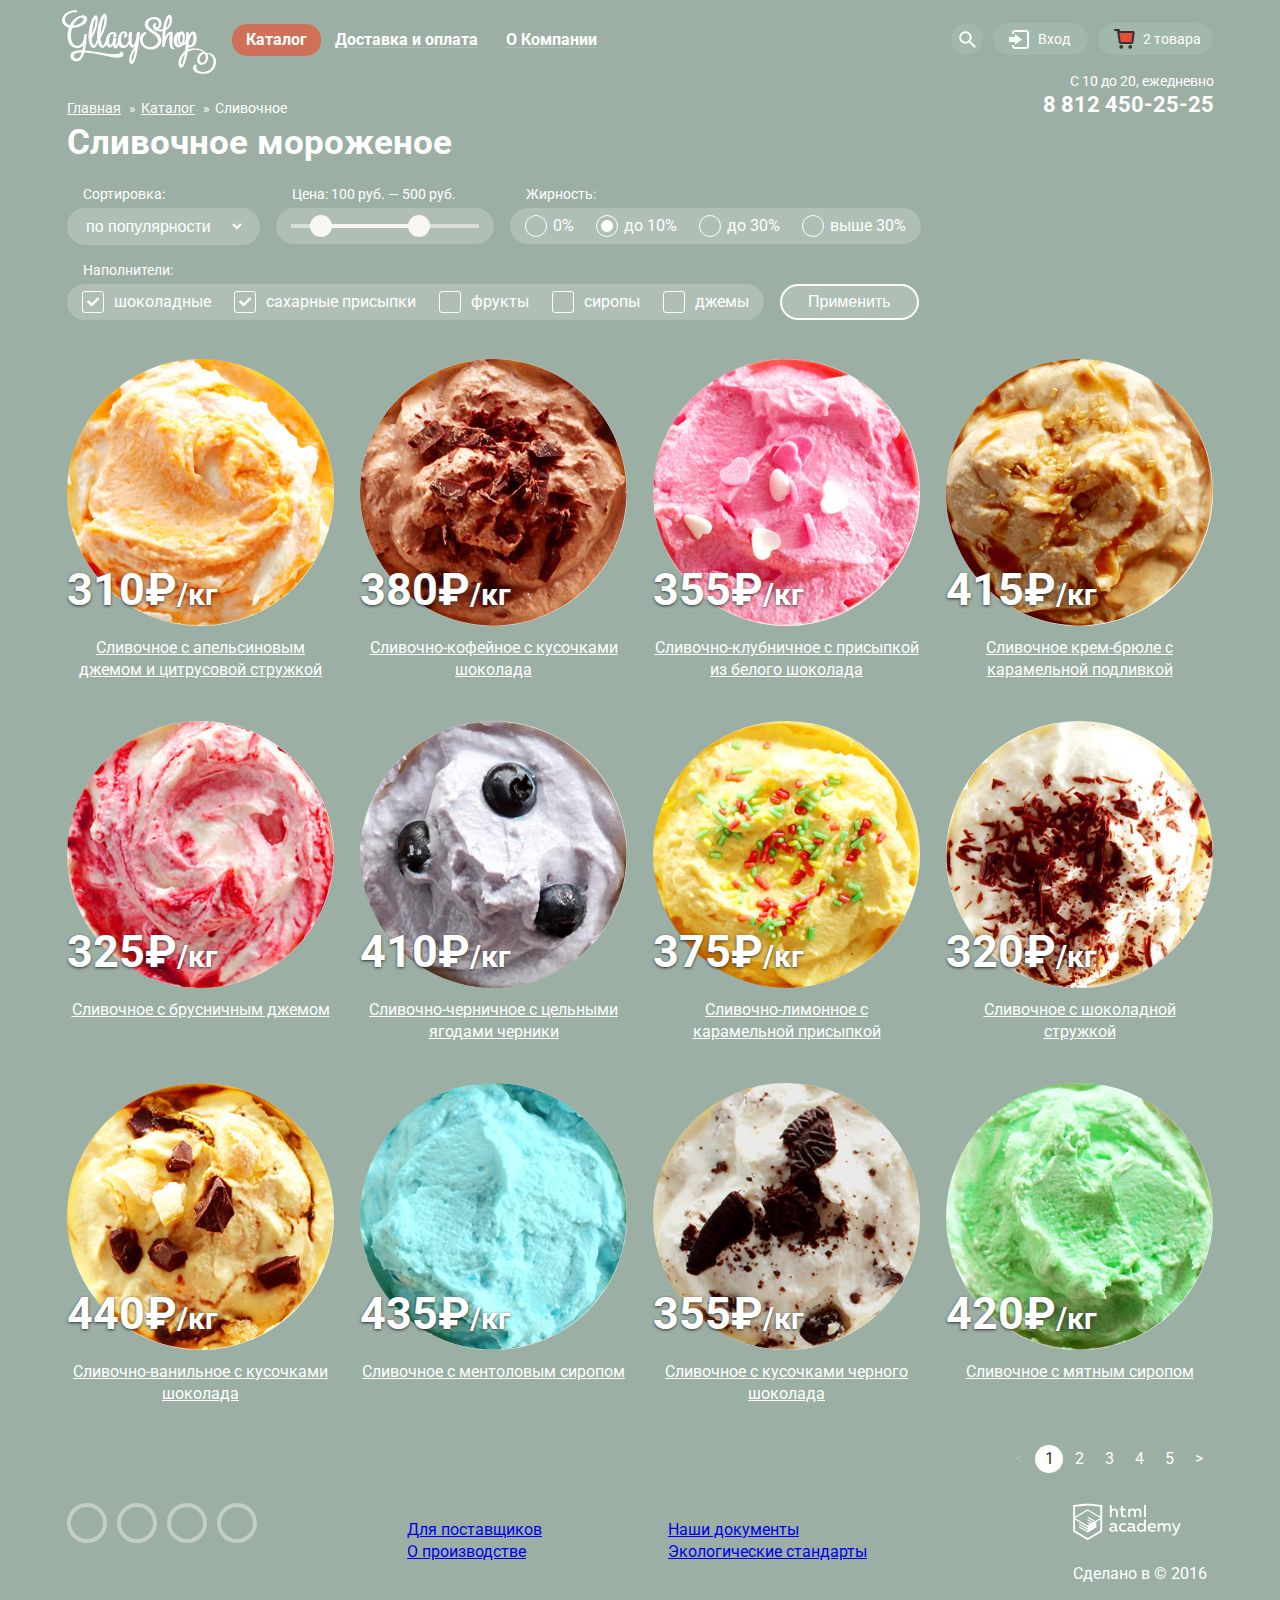
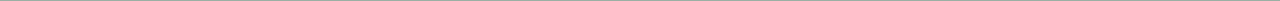
==== catalog.html @ ebd5de20 "Слайдер, промо и каталог товаров" ====
<!DOCTYPE html>
<html lang="ru">
  <head>
    <meta charset="utf-8">
    <title>HTML Academy: Глейси</title>
    <link href="https://fonts.googleapis.com/css?family=Roboto:700,900,500&subset=latin,cyrillic" rel="stylesheet" type="text/css">
    <link rel="stylesheet" href="css/normalize.css">
    <link rel="stylesheet" href="css/style.css">
  </head>
  <body class="inner-page">
    <header>
      <div class="container">
        <div class="header-topline clearfix">
          <div class="header-logo">
            <a href="index.html"><img src="img/logo.svg" width="154" height="64" alt="GllacyShop"></a>
          </div>
          <nav class="header-menu">
            <ul class="main-menu">
              <li class="main-menu-item menu-active">
                <a href="#">Каталог</a>
                <ul class="dropdown-menu">
                  <li class="main-point"><a href="#">Новинки</a></li>
                  <li class="menu-active"><a href="#">Сливочное</a></li>
                  <li><a href="#">Щербеты</a></li>
                  <li><a href="#">Фруктовый лед</a></li>
                  <li><a href="#">Мелорин</a></li>
                </ul>
              </li>
              <li class="main-menu-item">
                <a href="#">Доставка и оплата</a>
              </li>
              <li class="main-menu-item">
                <a href="#">О Компании</a>
              </li>
            </ul>
          </nav>
          <div class="header-action">
            <div class="header-action-search">
              <span>Поиск</span>
              <div class="modal-form">
                <input type="text" name="search" value="" placeholder="Что ищем?">
              </div>
            </div>
            <div class="header-action-login">
              <a href="#">Вход</a>
              <div class="modal-form">
                <form action="#" method="post">
                  <input class="form-input" type="text" name="email" value="" placeholder="Электронная почта">
                  <input class="form-input" type="password" name="password" value="" placeholder="Пароль">
                  <div class="form-login-action">
                    <button class="btn" type="submit">Войти</button>
                    <a class="lost-password" href="#">Забыли пароль?</a>
                    <a class="new-registration" href="#">Новая регистрация</a>
                  </div>
                </form>
              </div>
            </div>
            <div class="header-action-cart">
              <a class="cart-full" href="#">2 товара</a>
              <div class="modal-form">
                <ul class="cart-block">
                  <li>
                    <a href="#" class="cart-block-delete" title="Удалить">Удалить</a>
                    <a href="#" class="cart-block-image"><img src="img/product-1-cart.jpg" width="33" height="33" alt="Пломбир с апельсиновым джемом"></a>
                    <a href="#" class="cart-block-name">Пломбир с апельсиновым джемом</a>
                    <span class="cart-block-weight">1,5 кг х</span>
                    <span class="cart-block-cost">200 руб.</span>
                    <span class="cart-block-sum">300 руб.</span>
                  </li>
                  <li>
                    <a href="#" class="cart-block-delete" title="Удалить">Удалить</a>
                    <a href="#" class="cart-block-image"><img src="img/product-3-cart.jpg" width="33" height="33" alt="Клубничный пломбир с присыпкой из белого шоколада"></a>
                    <a href="#" class="cart-block-name">Клубничный пломбир с присыпкой из белого шоколада</a>
                    <span class="cart-block-weight">1,5 кг х</span>
                    <span class="cart-block-cost">300 руб.</span>
                    <span class="cart-block-sum">450 руб.</span>
                  </li>
                </ul>
                <div class="cart-block-action">
                  <span class="cart-table-total-cost">Итого: 750 руб.</span>
                  <a href="#" class="btn">Оформить заказ</a>
                </div>
              </div>
            </div>
          </div>
        </div>
        <div class="header-contact">
          С 10 до 20, ежедневно
          <span class="header-contact-tel">8 812 450-25-25</span>
        </div>
      </div>
    </header>
    <main>
      <div class="container">
        <ul class="breadcrumbs">
          <li><a href="index.html">Главная</a></li>
          <li><a href="#">Каталог</a></li>
          <li>Сливочное</li>
        </ul>
        <h1>Сливочное мороженое</h1>
        <div class="filter clearfix">
          <form class="filter-form" action="index.html" method="post">
            <div class="filter-line">
              <fieldset class="filter-type filter-type-sort">
                <legend>Сортировка:</legend>
                <select class="" name="sort">
                  <option value="popular">по популярности</option>
                  <option value="lowcost">сначала недорогие</option>
                  <option value="highcost">сначала до  рогие</option>
                  <option value="fatness">по жирности</option>
                </select>
              </fieldset>
              <fieldset class="filter-type filter-type-price">
                <legend>Цена: <span class="start-price">100 руб.</span> &mdash; <span class="end-price">500 руб.</span></legend>
                <input class="price-range" type="text" name="start-price" value="">
                <input class="price-range" type="text" name="end-price" value="">
                <div class="range-controls">
                  <div class="scale">
                    <div class="bar"></div>
                  </div>
                  <div class="toggle min-toggle"></div>
                  <div class="toggle max-toggle"></div>
                </div>
              </fieldset>
              <fieldset class="filter-type filter-type-fatness">
                <legend>Жирность:</legend>
                <label class="filter-radio">
                  <input type="radio" name="fatness" value="0">
                  <span class="radio-indicator"></span>
                  0%
                </label>
                <label class="filter-radio">
                  <input type="radio" name="fatness" value="before-10" checked>
                  <span class="radio-indicator"></span>
                  до 10%
                </label>
                <label class="filter-radio">
                  <input type="radio" name="fatness" value="before-30">
                  <span class="radio-indicator"></span>
                  до 30%
                </label>
                <label class="filter-radio">
                  <input type="radio" name="fatness" value="after-30">
                  <span class="radio-indicator"></span>
                  выше 30%
                </label>
              </fieldset>
            </div>
            <div class="filter-line">
              <fieldset class="filter-type filter-type-extender">
                <legend>Наполнители:</legend>
                <label class="filter-checkbox">
                  <input type="checkbox" name="extender" value="chocolate" checked>
                  <span class="checkbox-indicator"></span>
                  шоколадные
                </label>
                <label class="filter-checkbox">
                  <input type="checkbox" name="extender" value="sugar" checked>
                  <span class="checkbox-indicator"></span>
                  сахарные присыпки
                </label>
                <label class="filter-checkbox">
                  <input type="checkbox" name="extender" value="fruit">
                  <span class="checkbox-indicator"></span>
                  фрукты
                </label>
                <label class="filter-checkbox">
                  <input type="checkbox" name="extender" value="syrup">
                  <span class="checkbox-indicator"></span>
                  сиропы
                </label>
                <label class="filter-checkbox">
                  <input type="checkbox" name="extender" value="jam">
                  <span class="checkbox-indicator"></span>
                  джемы
                </label>
              </fieldset>
              <button type="submit" class="filter-submit">Применить</button>
            </div>
          </form>
        </div>
        <div class="product-items">
          <article class="product-item">
            <a href="#" class="product-link">
              <img class="product-img" src="img/product-1.jpg" width="267" height="267" alt="Сливочное с апельсиновымджемом и цитрусовой стружкой">
              <div class="product-price">310&#8381;<span class="price-unit">/кг</span></div>
              <span class="product-name">Сливочное с апельсиновым джемом и цитрусовой стружкой</span>
            </a>
            <div class="product-action">
              <button type="button" class="btn">Быстрый просмотр</button>
            </div>
          </article>
          <article class="product-item">
            <a href="#" class="product-link">
              <img class="product-img" src="img/product-2.jpg" width="267" height="267" alt="Сливочно-кофейное с кусочками шоколада">
              <div class="product-price">380&#8381;<span class="price-unit">/кг</span></div>
              <span class="product-name">Сливочно-кофейное с кусочками шоколада</span>
            </a>
            <div class="product-action">
              <button type="button" class="btn">Быстрый просмотр</button>
            </div>
          </article>
          <article class="product-item">
            <a href="#" class="product-link">
              <img class="product-img" src="img/product-3.jpg" width="267" height="267" alt="Сливочно-клубничное с присыпкой из белого шоколада">
              <div class="product-price">355&#8381;<span class="price-unit">/кг</span></div>
              <span class="product-name">Сливочно-клубничное с присыпкой из белого шоколада</span>
            </a>
            <div class="product-action">
              <button type="button" class="btn">Быстрый просмотр</button>
            </div>
          </article>
          <article class="product-item">
            <a href="#" class="product-link">
              <img class="product-img" src="img/product-4.jpg" width="267" height="267" alt="Сливочное крем-брюле с карамельной подливкой">
              <div class="product-price">415&#8381;<span class="price-unit">/кг</span></div>
              <span class="product-name">Сливочное крем-брюле с карамельной подливкой</span>
            </a>
            <div class="product-action">
              <button type="button" class="btn">Быстрый просмотр</button>
            </div>
          </article>
          <article class="product-item">
            <a href="#" class="product-link">
              <img class="product-img" src="img/product-5.jpg" width="267" height="267" alt="Сливочное с брусничным джемом">
              <div class="product-price">325&#8381;<span class="price-unit">/кг</span></div>
              <span class="product-name">Сливочное с брусничным джемом</span>
            </a>
            <div class="product-action">
              <button type="button" class="btn">Быстрый просмотр</button>
            </div>
          </article>
          <article class="product-item">
            <a href="#" class="product-link">
              <img class="product-img" src="img/product-6.jpg" width="267" height="267" alt="Сливочно-черничное с цельными ягодами черники">
              <div class="product-price">410&#8381;<span class="price-unit">/кг</span></div>
              <span class="product-name">Сливочно-черничное с цельными ягодами черники</span>
            </a>
            <div class="product-action">
              <button type="button" class="btn">Быстрый просмотр</button>
            </div>
          </article>
          <article class="product-item">
            <a href="#" class="product-link">
              <img class="product-img" src="img/product-7.jpg" width="267" height="267" alt="Сливочно-лимонное с карамельной присыпкой">
              <div class="product-price">375&#8381;<span class="price-unit">/кг</span></div>
              <span class="product-name">Сливочно-лимонное с карамельной присыпкой</span>
            </a>
            <div class="product-action">
              <button type="button" class="btn">Быстрый просмотр</button>
            </div>
          </article>
          <article class="product-item">
            <a href="#" class="product-link">
              <img class="product-img" src="img/product-8.jpg" width="267" height="267" alt="Сливочное с шоколадной стружкой">
              <div class="product-price">320&#8381;<span class="price-unit">/кг</span></div>
              <span class="product-name">Сливочное с шоколадной стружкой</span>
            </a>
            <div class="product-action">
              <button type="button" class="btn">Быстрый просмотр</button>
            </div>
          </article>
          <article class="product-item">
            <a href="#" class="product-link">
              <img class="product-img" src="img/product-9.jpg" width="267" height="267" alt="Сливочно-ванильное с кусочками шоколада">
              <div class="product-price">440&#8381;<span class="price-unit">/кг</span></div>
              <span class="product-name">Сливочно-ванильное с кусочками шоколада</span>
            </a>
            <div class="product-action">
              <button type="button" class="btn">Быстрый просмотр</button>
            </div>
          </article>
          <article class="product-item">
            <a href="#" class="product-link">
              <img class="product-img" src="img/product-10.jpg" width="267" height="267" alt="Сливочное с ментоловым сиропом">
              <div class="product-price">435&#8381;<span class="price-unit">/кг</span></div>
              <span class="product-name">Сливочное с ментоловым сиропом</span>
            </a>
            <div class="product-action">
              <button type="button" class="btn">Быстрый просмотр</button>
            </div>
          </article>
          <article class="product-item">
            <a href="#" class="product-link">
              <img class="product-img" src="img/product-11.jpg" width="267" height="267" alt="Сливочное с кусочками черного шоколада">
              <div class="product-price">355&#8381;<span class="price-unit">/кг</span></div>
              <span class="product-name">Сливочное с кусочками черного шоколада</span>
            </a>
            <div class="product-action">
              <button type="button" class="btn">Быстрый просмотр</button>
            </div>
          </article>
          <article class="product-item">
            <a href="#" class="product-link">
              <img class="product-img" src="img/product-12.jpg" width="267" height="267" alt="Сливочное с мятным сиропом">
              <div class="product-price">420&#8381;<span class="price-unit">/кг</span></div>
              <span class="product-name">Сливочное с мятным сиропом</span>
            </a>
            <div class="product-action">
              <button type="button" class="btn">Быстрый просмотр</button>
            </div>
          </article>
        </div>
        <ul class="pagination">
          <li class="pagination-disabled"><a>&lt;</a></li>
          <li class="pagination-active"><a>1</a></li>
          <li><a href="#">2</a></li>
          <li><a href="#">3</a></li>
          <li><a href="#">4</a></li>
          <li><a href="#">5</a></li>
          <li><a href="#">&gt;</a></li>
        </ul>
      </div>
    </main>
    <footer>
      <div class="container">
        <div class="footer-social">
          <a href="#" class="social-btn social-btn-tw">Твиттер</a>
          <a href="#" class="social-btn social-btn-inst">Инстаграм</a>
          <a href="#" class="social-btn social-btn-fb">Фейсбук</a>
          <a href="#" class="social-btn social-btn-vk">Вконтакте</a>
        </div>
        <div class="footer-link clearfix">
          <ul class="footer-link-left">
            <li>
              <a href="#" class="like">Для поставщиков</a>
            </li>
            <li>
              <a href="#">О производстве</a>
            </li>
          </ul>
          <ul class="footer-link-right">
            <li>
              <a href="#">Наши документы</a>
            </li>
            <li>
              <a href="#">Экологические стандарты</a>
            </li>
          </ul>
        </div>
        <div class="footer-copyright">
          <img src="img/logo-copyright.png" width="108" height="38" alt="HTML Academy">
          <p>
            Сделано в <a href="https://htmlacademy.ru"></a> &copy; 2016
          </p>
        </div>
      </div>
    </footer>
  </body>
</html>
---- css/style.css ----
body {
  font-size: 16px;
  line-height: 22px;
  color: #fff;
  font-weight: normal;
  font-family: "Roboto", "Arial", sans-serif;
  background-color: #849d8f;
}

body.inner-page {
  background-color: #9bafa4;
}

h1 {
  font-size: 35px;
  line-height: 41px;
  font-weight: bold;
  margin: 0 0 45px 0;
}

.main-header {
  margin-bottom: 578px;
}

input[type=text],
input[type=password] {
  font-size: 14px;
  line-height: 24px;
  padding: 9px 15px;
  border: 1px solid #d3d3d2;
  border-radius: 4px;
  color: #999;
}

.container {
  position: relative;
  width: 1146px;
  margin: 0 auto;
  padding: 0 27px;
}

.site-wrapper {
  background-repeat: no-repeat;
  background-position: top center;
  transition: background-image 0.5s ease, background-color 0.5s ease;
}

.site-wrapper:before,
.site-wrapper:after {
  content: "";
  visibility: hidden;
}

.site-wrapper:before {
  background-image: url("../img/slide-2.png");
}

.site-wrapper:after {
  background-image: url("../img/slide-3.png");
}

.clearfix::after {
  content: "";
  display: table;
  clear: both;
}

.modal-form {
  display: none;
  position: absolute;
  background-color: #f8f7f4;
  padding: 20px 15px;
  border: none;
  border-radius: 5px;
  box-shadow: 0 20px 20px rgba(0, 0, 0, 0.4);
  z-index: 1;
}

.form-input {
  margin-bottom: 20px;
}

.header-topline {
  min-height: 70px;
  margin-bottom: 30px;
}

.header-logo {
  float: left;
  width: 165px;
}

.header-logo img {
  position: relative;
  right: 5px;
  top: 10px;
}

.header-menu {
  float: left;
  padding-top: 24px;
}

.main-menu {
  margin: 0;
  padding: 0;
  font-size: 0;
}

.main-menu-item {
  list-style-type: none;
  display: inline-block;
  vertical-align: top;
  font-size: 16px;
  line-height: 18px;
  position: relative;
  z-index: 1;
}

.main-menu-item > a {
  display: block;
  padding: 7px 14px;
  border-radius: 15px;
  text-decoration: none;
  color: #fff;
  font-weight: bold;
}

.main-menu-item:hover > a {
  background-color: #f7f6f3;
  color: #323232;
}

.main-menu-item:active > a {
  background-color: #ededed;
  box-shadow: inset 0 2px 1px #696969;
}

.main-menu-item:hover::after,
.header-action-search:hover::after,
.header-action-login:hover::after,
.header-action-cart:hover::after {
  content: "";
  position: absolute;
  bottom: -7px;
  width: 100%;
  height: 7px;
}

.main-menu-item > a::after {
  content: "";
  display: block;
  position: relative;
  top: -2px;
  border-bottom: 1px solid rgba(255, 255, 255, 0.2);
}

.dropdown-menu {
  display: none;
  z-index: 1;
  list-style-type: none;
  font-size: 14px;
  line-height: 16px;
  margin: 0;
  padding: 5px 0;
  position: absolute;
  top: 40px;
  left: -5px;
  white-space: nowrap;
  background-color: #f8f7f4;
  border-radius: 5px;
  box-shadow: 0 20px 20px rgba(0, 0, 0, 0.4);
}

.main-menu-item:hover > .dropdown-menu {
  display: block;
}

.dropdown-menu a {
  color: #323232;
  text-decoration: none;
  padding: 7px 20px;
  display: block;
}

.dropdown-menu a:hover {
  background-color: #fbded7;
}

.main-point {
  font-weight: bold;
}

.main-point::after {
  content: "";
  display: block;
  height: 1px;
  background-color: rgba(50, 50, 50, 0.2);
  margin: 3px 5px;
}

.menu-active > a {
  background-color: #d07058;
  color: #fff;
}

.menu-active > a::after {
  display: none;
}

.header-action {
  float: right;
  padding-top: 23px;
  font-size: 0;
}

.header-action-search {
  position: relative;
  display: inline-block;
  vertical-align: top;
}

.header-action-search span {
  display: block;
  height: 32px;
  width: 32px;
  background: #a2b8ac url('../img/search.png') center center no-repeat;
  border-radius: 50%;
  vertical-align: top;
}

.header-action-search span:hover {
  background: #f8f7f4 url('../img/search-hover.png') center center no-repeat;
  cursor: pointer;
}

.header-action-search input[type=text] {
  width: 280px;
}

.header-action-login, .header-action-cart {
  display: inline-block;
  vertical-align: top;
  font-size: 14px;
  line-height: 16px;
}

.header-action-login {
  position: relative;
  margin: 0 10px;
}

.header-action-login > a, .header-action-cart > a {
  display: block;
  padding: 8px 0 8px 45px;
  text-decoration: none;
  background-color: #a2b8ac;
  background-repeat: no-repeat;
  background-position: 16px center;
  border-radius: 16px;
  color: #fff;
}

.header-action-login > a:hover {
  background-color: #f8f7f4;
  color: #323232;
}

.header-action-login > a {
  background-image: url('../img/login.png');
  width: 50px;
}

.header-action-login > a:hover {
  background-image: url('../img/login-hover.png');
}

.header-action-login .form-input {
  width: 210px;
}

.header-action-login .btn {
  padding: 10px 24px;
}

.form-login-action {
  position: relative;
}

.form-login-action a {
  position: absolute;
  color: #323232;
  font-size: 13px;
  line-height: 24px;
  left: 120px;
}

.new-registration {
  top: 20px;
}

.header-action-cart {
  position: relative;
}

.header-action-cart > a {
  background-image: url('../img/cart.png');
  width: 70px;
}

.header-action-cart > a.cart-full {
  background-image: url('../img/cart-full.png');
}

.header-action-cart > a.cart-full:hover {
  background-color: #f8f7f4;
  color: #323232;
}

.header-action-search .modal-form,
.header-action-login .modal-form,
.header-action-cart .modal-form {
  top: 39px;
  right: 0;
}

.header-action-search:hover .modal-form,
.header-action-login:hover .modal-form,
.header-action-cart:hover .modal-form {
  display: block;
}

.header-contact {
  text-align: right;
  font-size: 14px;
  line-height: 16px;
  color: #fff;
  position: absolute;
  top: 73px;
  right: 26px;
}

.header-contact-tel {
  font-size: 22px;
  line-height: 24px;
  font-weight: bold;
  display: block;
  padding-top: 4px;
}

.slider-radio {
  display: none;
}

.slider {
  text-align: center;
  position: absolute;
  top: 83px;
  left: 0;
  width: 100%;
}

.slider .btn {
  padding: 10px 42px;
  font-size: 32px;
  line-height: 44px;
}

.slider-item {
  display: none;
}

.slider-action {
  position: absolute;
  top: 310px;
  left: 200px;
  right: 200px;
  font-size: 60px;
  line-height: 60.35px;
  font-weight: bold;
  color: #fff;
}

.slider-text {
  margin: 0 0 20px 0;
}

.slider-link {
  font-size: 32px;
  line-height: 44px;
}

.slider-controls {
  position: absolute;
  top: 480px;
  left: 30px;
  z-index: 20;
  font-size: 0;
}

.slider-controls label {
  display: inline-block;
  width: 17px;
  height: 17px;
  margin-right: 8px;
  vertical-align: top;
  background-color: transparent;
  border: 2px solid #ffffff;
  border-radius: 50%;
  cursor: pointer;
}

#slide-1:checked ~ .site-wrapper #slide1,
#slide-2:checked ~ .site-wrapper #slide2,
#slide-3:checked ~ .site-wrapper #slide3 {
  display: block;
}

#slide-1:checked ~ .site-wrapper {
  background-color: #849d8f;
  background-image: url("../img/slide-1.png");
}

#slide-2:checked ~ .site-wrapper {
  background-color: #8996a6;
  background-image: url("../img/slide-2.png");
}

#slide-3:checked ~ .site-wrapper {
  background-color: #9d8b84;
  background-image: url("../img/slide-3.png");
}

#slide-1:checked ~ .site-wrapper label[for="slide-1"],
#slide-2:checked ~ .site-wrapper label[for="slide-2"],
#slide-3:checked ~ .site-wrapper label[for="slide-3"] {
  background-color: #ffffff;
}

.btn {
  font-weight: bold;
  font-size: 18px;
  line-height: 24px;
  text-decoration: none;
  display: inline-block;
  color: #fff;
  text-shadow: 0 2px 5px #a0200b;
  box-shadow: 0 2px 2px rgba(172, 16, 0, 0.64);
  background: #ed5a3d linear-gradient(#f26843, #e74a35);
  padding: 10px 22px;
  border: none;
  border-radius: 30px;
}

.btn:hover {
  cursor: pointer;
  background: #f07a63 linear-gradient(#f58669, #ec6f5e);
  box-shadow: 0 2px 2px #ac1000;
}

.btn:active {
  background: #dc5539 linear-gradient(#d84732, #e1613e);
  box-shadow: inset 0 2px 2px #942718;
}

.promo {
  margin-bottom: 40px;
}

.promo-item-left, .promo-item-right {
  min-height: 199px;
  width: 520px;
  padding: 15px 20px;
  border-radius: 15px;
  color: #fff;
}

.promo-item-left {
  float: left;
  background: #d3647f url('../img/bg-promo-1.jpg') no-repeat;
}

.promo-item-right {
  float: right;
  background: #61371f url('../img/bg-promo-2.jpg') no-repeat;
}

.promo-name {
  margin: 0 0 15px 0;
  font-size: 35px;
  line-height: 41px;
  font-weight: bold;
}

.promo-text {
  margin: 15px 0 45px 0;
  font-size: 18px;
  line-height: 22px;
}

.promo-link {
  float: right;
}

.product-items {
  font-size: 0;
}

.product-item {
  display: inline-block;
  width: 267px;
  font-size: 16px;
  line-height: 22px;
  vertical-align: top;
  margin-right: 26px;
  margin-bottom: 40px;
}

.product-item:nth-child(4n) {
  margin-right: 0;
}

.product-link {
  display: block;
  position: relative;
  color: #fff;
  text-align: center;
}

.product-label {
  display: block;
  width: 61px;
  height: 61px;
  font-size: 0;
  position: absolute;
  top: 0;
  left: 0;
  background-image: url('../img/hit.png');
}

.product-img {
  border-radius: 50%;
  margin-bottom: 5px;
}

.product-price {
  position: absolute;
  top: 208px;
  left: 0;
  font-size: 45px;
  line-height: 45px;
  font-weight: bold;
  text-shadow: 0 1px 3px #313235;
}

.price-unit {
  font-size: 30px;
  line-height: 45px;
}

.product-action {
  display: none;
}

.about {
  margin-bottom: 40px;
  background: #f0e3ca url('../img/waffle.jpg') no-repeat;
  border-radius: 15px;
  color: #323232;
}

.features {
  list-style-type: none;
  padding: 0;
}

.features li {
  display: inline-block;
  width: 540px;
  vertical-align: top;
  margin-right: 22px;
  margin-bottom: 25px;
}

.features li:nth-child(2n) {
  margin-right: 0;
}

.block-news {
  margin-bottom: 40px;
  color: #323232;
}

.news, .newsletter {
  min-height: 220px;
  width: 560px;
  border-radius: 15px;
}

.news {
  float: left;
  background: #fff url('../img/bg-blog.jpg') no-repeat;
}

.newsletter {
  float: right;
  background: #f8f7f4 url('../img/bg-subscribe.png') no-repeat;
}

.maps {
  height: 430px;
  position: relative;
  background: #f7f1d9 url('../img/map.jpg') center no-repeat;
}

.maps-contact {
  width: 250px;
  position: absolute;
  padding: 30px 25px;
  right: 50px;
  top: 62px;
  background: rgba(255, 255, 255, 0.98);
  color: #323232;
  border-radius: 15px;
}

.popap-form {
  display: none;
}

.breadcrumbs, .pagination {
  list-style-type: none;
  font-size: 0;
  padding: 0;
  margin: 0;
}

.breadcrumbs li {
  position: relative;
  display: inline-block;
  vertical-align: top;
  font-size: 14px;
  line-height: 16px;
  margin-right: 20px;
}

.breadcrumbs li:nth-child(n+2)::before {
  content: "»";
  position: absolute;
  left: -12px;
}

.breadcrumbs a {
  color: #fff;
}

.pagination {
  text-align: right;
  margin-bottom: 30px;
}

.pagination a {
  color: #fff;
  text-decoration: none;
  display: block;
  padding: 5px 0;
  width: 28px;
  text-align: center;
  border-radius: 50%;
}

.pagination a:hover {
  background-color: rgba(255, 255, 255, 0.2);
}

.pagination li {
  display: inline-block;
  vertical-align: top;
  font-size: 16px;
  line-height: 18px;
  margin-left: 2px;
}

.pagination-active a, .pagination-active a:hover {
  color: #323232;
  background-color: #fff;
}

.pagination-disabled a, .pagination-disabled a:hover {
  color: rgba(255, 255, 255, 0.2);
  background-color: transparent;
}

.filter-line {
  margin-bottom: 39px;
}

.filter input[type=checkbox], .filter input[type=radio] {
  display: none;
}

.filter-checkbox, .filter-radio {
  position: relative;
  padding-left: 28px;
  margin-right: 18px;
  cursor: pointer;
}

.filter-checkbox {
  padding-left: 32px;
  margin-right: 19px;
}

.filter-checkbox:last-child, .filter-radio:last-child {
  margin-right: 0;
}

.filter-checkbox input[type="checkbox"] + .checkbox-indicator, .filter-radio input[type="radio"] + .radio-indicator {
  position: absolute;
  top: -1px;
  left: 0;
  width: 20px;
  height: 20px;
  border: 1px solid #fff;
}

.filter-checkbox input[type="checkbox"] + .checkbox-indicator {
  border-radius: 3px;
}

.filter-radio input[type="radio"] + .radio-indicator {
  border-radius: 50%;
}

.filter-checkbox input[type="checkbox"]:checked + .checkbox-indicator::before {
  content: "";
  position: absolute;
  top: 5px;
  left: 3px;
  width: 14px;
  height: 10px;
  background-image: url('../img/checkbox.png');
}

.filter-radio input[type="radio"]:checked + .radio-indicator::before {
  content: "";
  position: absolute;
  top: 4px;
  left: 4px;
  width: 12px;
  height: 12px;
  border-radius: 50%;
  background-color: #fff;
}

.filter-checkbox:hover input[type="checkbox"] + .checkbox-indicator, .filter-radio:hover input[type="radio"] + .radio-indicator {
  box-shadow: inset 0 0 0 1px #fff;
}

.filter-checkbox input[type="checkbox"]:disabled + .checkbox-indicator, .filter-radio input[type="radio"]:disabled + .radio-indicator {
  border-color: rgba(255, 255, 255, 0.4);
}

.filter-checkbox:hover input[type="checkbox"]:disabled + .checkbox-indicator, .filter-radio:hover input[type="radio"]:disabled + .radio-indicator {
  border-width: 1px;
  width: 20px;
  height: 20px;
}

.filter-checkbox input[type="checkbox"]:checked:disabled + .checkbox-indicator::before {
  top: 5px;
  left: 4px;
  background-image: url('../img/checkbox-disabled.png');
}

.filter-radio input[type="radio"]:checked:disabled + .radio-indicator::before {
  background-color: rgba(255, 255, 255, 0.4);
  top: 4px;
  left: 4px;
}

.filter-type, .filter-submit {
  display: inline-block;
  vertical-align: top;
  margin: 0 12px 0 0;
  padding: 9px 15px;
  background-color: rgba(255, 255, 255, 0.2);
  border: none;
  border-radius: 18px;
  color: #fff;
  font-size: 16px;
  line-height: 18px;
  position: relative;
}

.filter-submit {
  border: 2px solid #fbfcfb;
  padding: 7px 26px;;
}

.filter-submit:hover {
  background-color: #fbfcfb;
  color: #323232;
}

.filter-submit:active {
  background-color: #eaeaea;
  border: none;
  padding: 9px 18px;
  box-shadow: inset 0 2px 1px #696969;
}

.filter-type legend {
  position: absolute;
  left: 16px;
  top: -22px;
  font-size: 14px;
  line-height: 16px;
}

.filter-type select {
  margin: 0;
  padding: 0;
  border: 0;
  width: 163px;
  background: transparent;
  color: #fff;
}

.filter-type select:focus {
  background: #fff;
  color: #323232;
}

.filter-type-sort:hover {
  background: #fff;
}

.filter-type-sort:hover select {
  color: #323232;
}

.range-controls {
  width: 188px;
  height: 18px;
  position: relative;
  top: 7px;
}

.scale {
  height: 4px;
  background: rgba(255, 255, 255, 0.5);
}

.bar {
  margin-left: 30px;
  margin-right: 60px;
  height: 4px;
  background: #f8f7f4;
}

.toggle {
  height: 22px;
  width: 22px;
  border-radius: 50%;
  background: #f8f7f4;
  position: absolute;
  top: -9px;
}

.toggle:hover {
  cursor: pointer;
  transform: scale(1.1, 1.1);
}

.min-toggle {
  left: 19px;
}

.max-toggle {
  right: 49px;
}

input.price-range {
  display: none;
}

.footer-social {
  float: left;
  width: 290px;
  margin-right: 10px;
  font-size: 0;
}

.social-btn {
  display: inline-block;
  vertical-align: top;
  margin-right: 10px;
  width: 32px;
  height: 32px;
  border: 4px solid #c2cec7;
  border-radius: 50%;
}

.footer-link {
  float: left;
  width: 500px;
}

.footer-link-left {
  float: left;
  list-style-type: none;
}

.footer-link-right {
  float: right;
  list-style-type: none;
}

.footer-copyright {
  float: right;
  width: 140px;
}
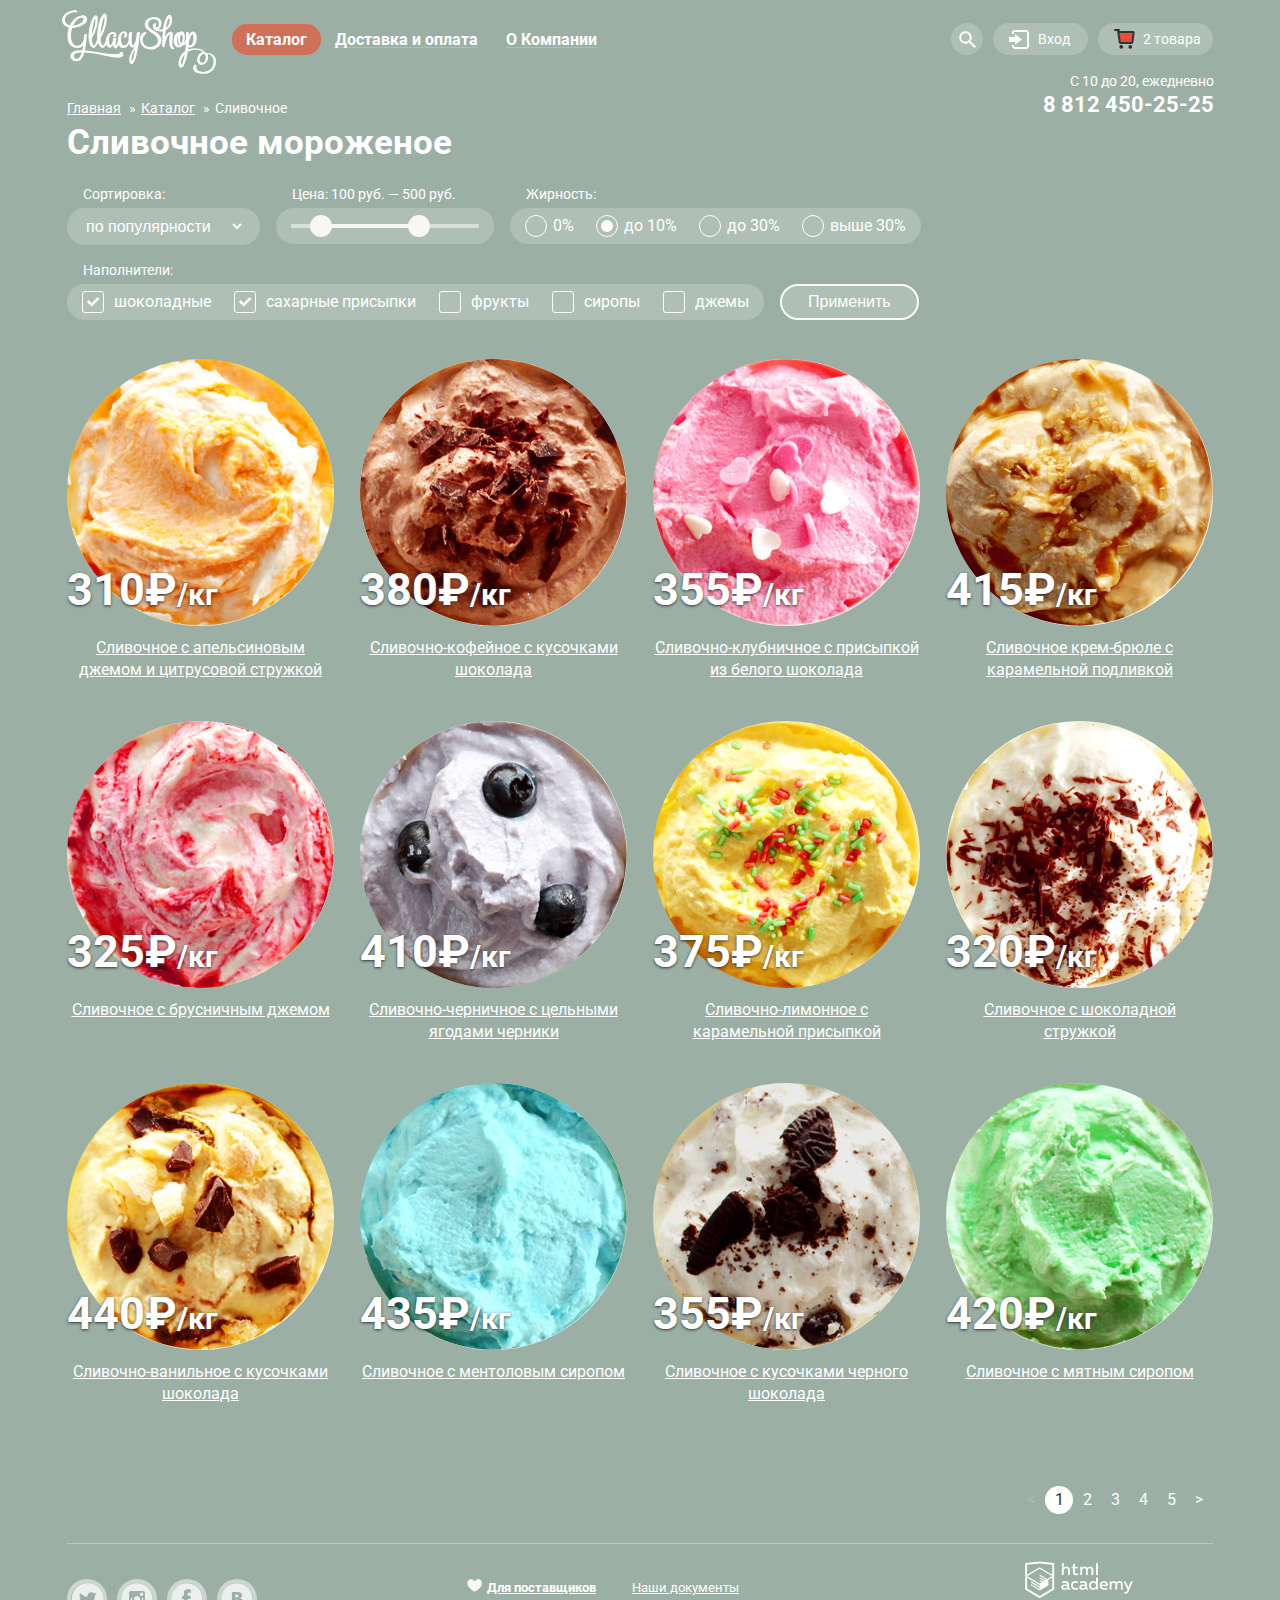
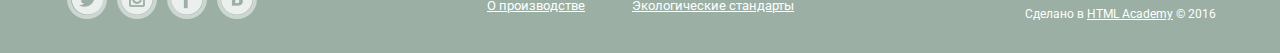
==== commit 4db70c5f: "Финальные исправления" ====
--- a/catalog.html
+++ b/catalog.html
@@ -8,343 +8,346 @@
     <link rel="stylesheet" href="css/style.css">
   </head>
   <body class="inner-page">
-    <header>
-      <div class="container">
-        <div class="header-topline clearfix">
-          <div class="header-logo">
-            <a href="index.html"><img src="img/logo.svg" width="154" height="64" alt="GllacyShop"></a>
-          </div>
-          <nav class="header-menu">
-            <ul class="main-menu">
-              <li class="main-menu-item menu-active">
-                <a href="#">Каталог</a>
-                <ul class="dropdown-menu">
-                  <li class="main-point"><a href="#">Новинки</a></li>
-                  <li class="menu-active"><a href="#">Сливочное</a></li>
-                  <li><a href="#">Щербеты</a></li>
-                  <li><a href="#">Фруктовый лед</a></li>
-                  <li><a href="#">Мелорин</a></li>
-                </ul>
+    <div class="site-wrapper">
+      <header>
+        <div class="container">
+          <div class="header-topline clearfix">
+            <div class="header-logo">
+              <a href="index.html"><img src="img/logo.svg" width="154" height="64" alt="GllacyShop"></a>
+            </div>
+            <nav class="header-menu">
+              <ul class="main-menu">
+                <li class="main-menu-item menu-active">
+                  <a href="#">Каталог</a>
+                  <ul class="dropdown-menu">
+                    <li class="main-point"><a href="#">Новинки</a></li>
+                    <li class="menu-active"><a href="#">Сливочное</a></li>
+                    <li><a href="#">Щербеты</a></li>
+                    <li><a href="#">Фруктовый лед</a></li>
+                    <li><a href="#">Мелорин</a></li>
+                  </ul>
+                </li>
+                <li class="main-menu-item">
+                  <a href="#">Доставка и оплата</a>
+                </li>
+                <li class="main-menu-item">
+                  <a href="#">О Компании</a>
+                </li>
+              </ul>
+            </nav>
+            <div class="header-action">
+              <div class="header-action-search">
+                <span>Поиск</span>
+                <div class="modal-form">
+                  <input type="text" name="search" value="" placeholder="Что ищем?">
+                </div>
+              </div>
+              <div class="header-action-login">
+                <a href="#">Вход</a>
+                <div class="modal-form">
+                  <form action="#" method="post">
+                    <input class="form-input" type="text" name="email" value="" placeholder="Электронная почта">
+                    <input class="form-input" type="password" name="password" value="" placeholder="Пароль">
+                    <div class="form-login-action">
+                      <button class="btn" type="submit">Войти</button>
+                      <a class="lost-password" href="#">Забыли пароль?</a>
+                      <a class="new-registration" href="#">Новая регистрация</a>
+                    </div>
+                  </form>
+                </div>
+              </div>
+              <div class="header-action-cart">
+                <a class="cart-full" href="#">2 товара</a>
+                <div class="modal-form">
+                  <ul class="cart-block">
+                    <li class="cart-block-line">
+                      <button class="cart-block-delete" type="button" title="Удалить">Удалить</button>
+                      <a href="#" class="cart-block-image"><img src="img/product-1-cart.jpg" width="33" height="33" alt="Пломбир с апельсиновым джемом"></a>
+                      <a href="#" class="cart-block-name">Пломбир с апельсиновым джемом</a>
+                      <span class="cart-block-weight">1,5 кг х</span>
+                      <span class="cart-block-cost">200 руб.</span>
+                      <span class="cart-block-sum">300 руб.</span>
+                    </li>
+                    <li class="cart-block-line">
+                      <button class="cart-block-delete" type="button" title="Удалить">Удалить</button>
+                      <a href="#" class="cart-block-image"><img src="img/product-3-cart.jpg" width="33" height="33" alt="Клубничный пломбир с присыпкой из белого шоколада"></a>
+                      <a href="#" class="cart-block-name">Клубничный пломбир с присыпкой из белого шоколада</a>
+                      <span class="cart-block-weight">1,5 кг х</span>
+                      <span class="cart-block-cost">300 руб.</span>
+                      <span class="cart-block-sum">450 руб.</span>
+                    </li>
+                  </ul>
+                  <div class="cart-block-action">
+                    <span class="cart-table-total-cost">Итого: 750 руб.</span>
+                    <a href="#" class="btn">Оформить заказ</a>
+                  </div>
+                </div>
+              </div>
+            </div>
+          </div>
+          <div class="header-contact">
+            С 10 до 20, ежедневно
+            <span class="header-contact-tel">8 812 450-25-25</span>
+          </div>
+        </div>
+      </header>
+      <main>
+        <div class="container">
+          <ul class="breadcrumbs">
+            <li><a href="index.html">Главная</a></li>
+            <li><a href="#">Каталог</a></li>
+            <li>Сливочное</li>
+          </ul>
+          <h1>Сливочное мороженое</h1>
+          <div class="filter clearfix">
+            <form class="filter-form" action="index.html" method="post">
+              <div class="filter-line">
+                <fieldset class="filter-type filter-type-sort">
+                  <legend>Сортировка:</legend>
+                  <select class="" name="sort">
+                    <option value="popular">по популярности</option>
+                    <option value="lowcost">сначала недорогие</option>
+                    <option value="highcost">сначала до  рогие</option>
+                    <option value="fatness">по жирности</option>
+                  </select>
+                </fieldset>
+                <fieldset class="filter-type filter-type-price">
+                  <legend>Цена: <span class="start-price">100 руб.</span> &mdash; <span class="end-price">500 руб.</span></legend>
+                  <input class="price-range" type="text" name="start-price" value="">
+                  <input class="price-range" type="text" name="end-price" value="">
+                  <div class="range-controls">
+                    <div class="scale">
+                      <div class="bar"></div>
+                    </div>
+                    <div class="toggle min-toggle"></div>
+                    <div class="toggle max-toggle"></div>
+                  </div>
+                </fieldset>
+                <fieldset class="filter-type filter-type-fatness">
+                  <legend>Жирность:</legend>
+                  <label class="filter-radio">
+                    <input type="radio" name="fatness" value="0">
+                    <span class="radio-indicator"></span>
+                    0%
+                  </label>
+                  <label class="filter-radio">
+                    <input type="radio" name="fatness" value="before-10" checked>
+                    <span class="radio-indicator"></span>
+                    до 10%
+                  </label>
+                  <label class="filter-radio">
+                    <input type="radio" name="fatness" value="before-30">
+                    <span class="radio-indicator"></span>
+                    до 30%
+                  </label>
+                  <label class="filter-radio">
+                    <input type="radio" name="fatness" value="after-30">
+                    <span class="radio-indicator"></span>
+                    выше 30%
+                  </label>
+                </fieldset>
+              </div>
+              <div class="filter-line">
+                <fieldset class="filter-type filter-type-extender">
+                  <legend>Наполнители:</legend>
+                  <label class="filter-checkbox">
+                    <input type="checkbox" name="extender" value="chocolate" checked>
+                    <span class="checkbox-indicator"></span>
+                    шоколадные
+                  </label>
+                  <label class="filter-checkbox">
+                    <input type="checkbox" name="extender" value="sugar" checked>
+                    <span class="checkbox-indicator"></span>
+                    сахарные присыпки
+                  </label>
+                  <label class="filter-checkbox">
+                    <input type="checkbox" name="extender" value="fruit">
+                    <span class="checkbox-indicator"></span>
+                    фрукты
+                  </label>
+                  <label class="filter-checkbox">
+                    <input type="checkbox" name="extender" value="syrup">
+                    <span class="checkbox-indicator"></span>
+                    сиропы
+                  </label>
+                  <label class="filter-checkbox">
+                    <input type="checkbox" name="extender" value="jam">
+                    <span class="checkbox-indicator"></span>
+                    джемы
+                  </label>
+                </fieldset>
+                <button type="submit" class="filter-submit">Применить</button>
+              </div>
+            </form>
+          </div>
+          <div class="product-items">
+            <article class="product-item">
+              <a href="#" class="product-link">
+                <img class="product-img" src="img/product-1.jpg" width="267" height="267" alt="Сливочное с апельсиновым джемом и цитрусовой стружкой">
+                <span class="product-price">310&#8381;<span class="price-unit">/кг</span></span>
+                <span class="product-name">Сливочное с апельсиновым джемом и цитрусовой стружкой</span>
+              </a>
+              <div class="product-action">
+                <button type="button" class="btn">Быстрый просмотр</button>
+              </div>
+            </article>
+            <article class="product-item">
+              <a href="#" class="product-link">
+                <img class="product-img" src="img/product-2.jpg" width="267" height="267" alt="Сливочно-кофейное с кусочками шоколада">
+                <span class="product-price">380&#8381;<span class="price-unit">/кг</span></span>
+                <span class="product-name">Сливочно-кофейное с кусочками шоколада</span>
+              </a>
+              <div class="product-action">
+                <button type="button" class="btn">Быстрый просмотр</button>
+              </div>
+            </article>
+            <article class="product-item">
+              <a href="#" class="product-link">
+                <img class="product-img" src="img/product-3.jpg" width="267" height="267" alt="Сливочно-клубничное с присыпкой из белого шоколада">
+                <span class="product-price">355&#8381;<span class="price-unit">/кг</span></span>
+                <span class="product-name">Сливочно-клубничное с присыпкой из белого шоколада</span>
+              </a>
+              <div class="product-action">
+                <button type="button" class="btn">Быстрый просмотр</button>
+              </div>
+            </article>
+            <article class="product-item">
+              <a href="#" class="product-link">
+                <img class="product-img" src="img/product-4.jpg" width="267" height="267" alt="Сливочное крем-брюле с карамельной подливкой">
+                <span class="product-price">415&#8381;<span class="price-unit">/кг</span></span>
+                <span class="product-name">Сливочное крем-брюле с карамельной подливкой</span>
+              </a>
+              <div class="product-action">
+                <button type="button" class="btn">Быстрый просмотр</button>
+              </div>
+            </article>
+            <article class="product-item">
+              <a href="#" class="product-link">
+                <img class="product-img" src="img/product-5.jpg" width="267" height="267" alt="Сливочное с брусничным джемом">
+                <span class="product-price">325&#8381;<span class="price-unit">/кг</span></span>
+                <span class="product-name">Сливочное с брусничным джемом</span>
+              </a>
+              <div class="product-action">
+                <button type="button" class="btn">Быстрый просмотр</button>
+              </div>
+            </article>
+            <article class="product-item">
+              <a href="#" class="product-link">
+                <img class="product-img" src="img/product-6.jpg" width="267" height="267" alt="Сливочно-черничное с цельными ягодами черники">
+                <span class="product-price">410&#8381;<span class="price-unit">/кг</span></span>
+                <span class="product-name">Сливочно-черничное с цельными ягодами черники</span>
+              </a>
+              <div class="product-action">
+                <button type="button" class="btn">Быстрый просмотр</button>
+              </div>
+            </article>
+            <article class="product-item">
+              <a href="#" class="product-link">
+                <img class="product-img" src="img/product-7.jpg" width="267" height="267" alt="Сливочно-лимонное с карамельной присыпкой">
+                <span class="product-price">375&#8381;<span class="price-unit">/кг</span></span>
+                <span class="product-name">Сливочно-лимонное с карамельной присыпкой</span>
+              </a>
+              <div class="product-action">
+                <button type="button" class="btn">Быстрый просмотр</button>
+              </div>
+            </article>
+            <article class="product-item">
+              <a href="#" class="product-link">
+                <img class="product-img" src="img/product-8.jpg" width="267" height="267" alt="Сливочное с шоколадной стружкой">
+                <span class="product-price">320&#8381;<span class="price-unit">/кг</span></span>
+                <span class="product-name">Сливочное с шоколадной стружкой</span>
+              </a>
+              <div class="product-action">
+                <button type="button" class="btn">Быстрый просмотр</button>
+              </div>
+            </article>
+            <article class="product-item">
+              <a href="#" class="product-link">
+                <img class="product-img" src="img/product-9.jpg" width="267" height="267" alt="Сливочно-ванильное с кусочками шоколада">
+                <span class="product-price">440&#8381;<span class="price-unit">/кг</span></span>
+                <span class="product-name">Сливочно-ванильное с кусочками шоколада</span>
+              </a>
+              <div class="product-action">
+                <button type="button" class="btn">Быстрый просмотр</button>
+              </div>
+            </article>
+            <article class="product-item">
+              <a href="#" class="product-link">
+                <img class="product-img" src="img/product-10.jpg" width="267" height="267" alt="Сливочное с ментоловым сиропом">
+                <span class="product-price">435&#8381;<span class="price-unit">/кг</span></span>
+                <span class="product-name">Сливочное с ментоловым сиропом</span>
+              </a>
+              <div class="product-action">
+                <button type="button" class="btn">Быстрый просмотр</button>
+              </div>
+            </article>
+            <article class="product-item">
+              <a href="#" class="product-link">
+                <img class="product-img" src="img/product-11.jpg" width="267" height="267" alt="Сливочное с кусочками черного шоколада">
+                <span class="product-price">355&#8381;<span class="price-unit">/кг</span></span>
+                <span class="product-name">Сливочное с кусочками черного шоколада</span>
+              </a>
+              <div class="product-action">
+                <button type="button" class="btn">Быстрый просмотр</button>
+              </div>
+            </article>
+            <article class="product-item">
+              <a href="#" class="product-link">
+                <img class="product-img" src="img/product-12.jpg" width="267" height="267" alt="Сливочное с мятным сиропом">
+                <span class="product-price">420&#8381;<span class="price-unit">/кг</span></span>
+                <span class="product-name">Сливочное с мятным сиропом</span>
+              </a>
+              <div class="product-action">
+                <button type="button" class="btn">Быстрый просмотр</button>
+              </div>
+            </article>
+          </div>
+          <ul class="pagination">
+            <li class="pagination-disabled"><a>&lt;</a></li>
+            <li class="pagination-active"><a>1</a></li>
+            <li><a href="#">2</a></li>
+            <li><a href="#">3</a></li>
+            <li><a href="#">4</a></li>
+            <li><a href="#">5</a></li>
+            <li><a href="#">&gt;</a></li>
+          </ul>
+        </div>
+      </main>
+      <footer>
+        <div class="container clearfix">
+          <div class="footer-social">
+            <a href="#" class="social-btn social-btn-tw">Твиттер</a>
+            <a href="#" class="social-btn social-btn-inst">Инстаграм</a>
+            <a href="#" class="social-btn social-btn-fb">Фейсбук</a>
+            <a href="#" class="social-btn social-btn-vk">Вконтакте</a>
+          </div>
+          <div class="footer-link clearfix">
+            <ul class="footer-link-left">
+              <li>
+                <a href="#" class="like">Для поставщиков</a>
               </li>
-              <li class="main-menu-item">
-                <a href="#">Доставка и оплата</a>
-              </li>
-              <li class="main-menu-item">
-                <a href="#">О Компании</a>
+              <li>
+                <a href="#">О производстве</a>
               </li>
             </ul>
-          </nav>
-          <div class="header-action">
-            <div class="header-action-search">
-              <span>Поиск</span>
-              <div class="modal-form">
-                <input type="text" name="search" value="" placeholder="Что ищем?">
-              </div>
-            </div>
-            <div class="header-action-login">
-              <a href="#">Вход</a>
-              <div class="modal-form">
-                <form action="#" method="post">
-                  <input class="form-input" type="text" name="email" value="" placeholder="Электронная почта">
-                  <input class="form-input" type="password" name="password" value="" placeholder="Пароль">
-                  <div class="form-login-action">
-                    <button class="btn" type="submit">Войти</button>
-                    <a class="lost-password" href="#">Забыли пароль?</a>
-                    <a class="new-registration" href="#">Новая регистрация</a>
-                  </div>
-                </form>
-              </div>
-            </div>
-            <div class="header-action-cart">
-              <a class="cart-full" href="#">2 товара</a>
-              <div class="modal-form">
-                <ul class="cart-block">
-                  <li>
-                    <a href="#" class="cart-block-delete" title="Удалить">Удалить</a>
-                    <a href="#" class="cart-block-image"><img src="img/product-1-cart.jpg" width="33" height="33" alt="Пломбир с апельсиновым джемом"></a>
-                    <a href="#" class="cart-block-name">Пломбир с апельсиновым джемом</a>
-                    <span class="cart-block-weight">1,5 кг х</span>
-                    <span class="cart-block-cost">200 руб.</span>
-                    <span class="cart-block-sum">300 руб.</span>
-                  </li>
-                  <li>
-                    <a href="#" class="cart-block-delete" title="Удалить">Удалить</a>
-                    <a href="#" class="cart-block-image"><img src="img/product-3-cart.jpg" width="33" height="33" alt="Клубничный пломбир с присыпкой из белого шоколада"></a>
-                    <a href="#" class="cart-block-name">Клубничный пломбир с присыпкой из белого шоколада</a>
-                    <span class="cart-block-weight">1,5 кг х</span>
-                    <span class="cart-block-cost">300 руб.</span>
-                    <span class="cart-block-sum">450 руб.</span>
-                  </li>
-                </ul>
-                <div class="cart-block-action">
-                  <span class="cart-table-total-cost">Итого: 750 руб.</span>
-                  <a href="#" class="btn">Оформить заказ</a>
-                </div>
-              </div>
-            </div>
+            <ul class="footer-link-right">
+              <li>
+                <a href="#">Наши документы</a>
+              </li>
+              <li>
+                <a href="#">Экологические стандарты</a>
+              </li>
+            </ul>
+          </div>
+          <div class="footer-copyright">
+            <img src="img/logo-copyright.png" width="108" height="38" alt="HTML Academy">
+            <p>
+              Сделано в <a href="https://htmlacademy.ru">HTML Academy</a> &copy; 2016
+            </p>
           </div>
         </div>
-        <div class="header-contact">
-          С 10 до 20, ежедневно
-          <span class="header-contact-tel">8 812 450-25-25</span>
-        </div>
-      </div>
-    </header>
-    <main>
-      <div class="container">
-        <ul class="breadcrumbs">
-          <li><a href="index.html">Главная</a></li>
-          <li><a href="#">Каталог</a></li>
-          <li>Сливочное</li>
-        </ul>
-        <h1>Сливочное мороженое</h1>
-        <div class="filter clearfix">
-          <form class="filter-form" action="index.html" method="post">
-            <div class="filter-line">
-              <fieldset class="filter-type filter-type-sort">
-                <legend>Сортировка:</legend>
-                <select class="" name="sort">
-                  <option value="popular">по популярности</option>
-                  <option value="lowcost">сначала недорогие</option>
-                  <option value="highcost">сначала до  рогие</option>
-                  <option value="fatness">по жирности</option>
-                </select>
-              </fieldset>
-              <fieldset class="filter-type filter-type-price">
-                <legend>Цена: <span class="start-price">100 руб.</span> &mdash; <span class="end-price">500 руб.</span></legend>
-                <input class="price-range" type="text" name="start-price" value="">
-                <input class="price-range" type="text" name="end-price" value="">
-                <div class="range-controls">
-                  <div class="scale">
-                    <div class="bar"></div>
-                  </div>
-                  <div class="toggle min-toggle"></div>
-                  <div class="toggle max-toggle"></div>
-                </div>
-              </fieldset>
-              <fieldset class="filter-type filter-type-fatness">
-                <legend>Жирность:</legend>
-                <label class="filter-radio">
-                  <input type="radio" name="fatness" value="0">
-                  <span class="radio-indicator"></span>
-                  0%
-                </label>
-                <label class="filter-radio">
-                  <input type="radio" name="fatness" value="before-10" checked>
-                  <span class="radio-indicator"></span>
-                  до 10%
-                </label>
-                <label class="filter-radio">
-                  <input type="radio" name="fatness" value="before-30">
-                  <span class="radio-indicator"></span>
-                  до 30%
-                </label>
-                <label class="filter-radio">
-                  <input type="radio" name="fatness" value="after-30">
-                  <span class="radio-indicator"></span>
-                  выше 30%
-                </label>
-              </fieldset>
-            </div>
-            <div class="filter-line">
-              <fieldset class="filter-type filter-type-extender">
-                <legend>Наполнители:</legend>
-                <label class="filter-checkbox">
-                  <input type="checkbox" name="extender" value="chocolate" checked>
-                  <span class="checkbox-indicator"></span>
-                  шоколадные
-                </label>
-                <label class="filter-checkbox">
-                  <input type="checkbox" name="extender" value="sugar" checked>
-                  <span class="checkbox-indicator"></span>
-                  сахарные присыпки
-                </label>
-                <label class="filter-checkbox">
-                  <input type="checkbox" name="extender" value="fruit">
-                  <span class="checkbox-indicator"></span>
-                  фрукты
-                </label>
-                <label class="filter-checkbox">
-                  <input type="checkbox" name="extender" value="syrup">
-                  <span class="checkbox-indicator"></span>
-                  сиропы
-                </label>
-                <label class="filter-checkbox">
-                  <input type="checkbox" name="extender" value="jam">
-                  <span class="checkbox-indicator"></span>
-                  джемы
-                </label>
-              </fieldset>
-              <button type="submit" class="filter-submit">Применить</button>
-            </div>
-          </form>
-        </div>
-        <div class="product-items">
-          <article class="product-item">
-            <a href="#" class="product-link">
-              <img class="product-img" src="img/product-1.jpg" width="267" height="267" alt="Сливочное с апельсиновымджемом и цитрусовой стружкой">
-              <div class="product-price">310&#8381;<span class="price-unit">/кг</span></div>
-              <span class="product-name">Сливочное с апельсиновым джемом и цитрусовой стружкой</span>
-            </a>
-            <div class="product-action">
-              <button type="button" class="btn">Быстрый просмотр</button>
-            </div>
-          </article>
-          <article class="product-item">
-            <a href="#" class="product-link">
-              <img class="product-img" src="img/product-2.jpg" width="267" height="267" alt="Сливочно-кофейное с кусочками шоколада">
-              <div class="product-price">380&#8381;<span class="price-unit">/кг</span></div>
-              <span class="product-name">Сливочно-кофейное с кусочками шоколада</span>
-            </a>
-            <div class="product-action">
-              <button type="button" class="btn">Быстрый просмотр</button>
-            </div>
-          </article>
-          <article class="product-item">
-            <a href="#" class="product-link">
-              <img class="product-img" src="img/product-3.jpg" width="267" height="267" alt="Сливочно-клубничное с присыпкой из белого шоколада">
-              <div class="product-price">355&#8381;<span class="price-unit">/кг</span></div>
-              <span class="product-name">Сливочно-клубничное с присыпкой из белого шоколада</span>
-            </a>
-            <div class="product-action">
-              <button type="button" class="btn">Быстрый просмотр</button>
-            </div>
-          </article>
-          <article class="product-item">
-            <a href="#" class="product-link">
-              <img class="product-img" src="img/product-4.jpg" width="267" height="267" alt="Сливочное крем-брюле с карамельной подливкой">
-              <div class="product-price">415&#8381;<span class="price-unit">/кг</span></div>
-              <span class="product-name">Сливочное крем-брюле с карамельной подливкой</span>
-            </a>
-            <div class="product-action">
-              <button type="button" class="btn">Быстрый просмотр</button>
-            </div>
-          </article>
-          <article class="product-item">
-            <a href="#" class="product-link">
-              <img class="product-img" src="img/product-5.jpg" width="267" height="267" alt="Сливочное с брусничным джемом">
-              <div class="product-price">325&#8381;<span class="price-unit">/кг</span></div>
-              <span class="product-name">Сливочное с брусничным джемом</span>
-            </a>
-            <div class="product-action">
-              <button type="button" class="btn">Быстрый просмотр</button>
-            </div>
-          </article>
-          <article class="product-item">
-            <a href="#" class="product-link">
-              <img class="product-img" src="img/product-6.jpg" width="267" height="267" alt="Сливочно-черничное с цельными ягодами черники">
-              <div class="product-price">410&#8381;<span class="price-unit">/кг</span></div>
-              <span class="product-name">Сливочно-черничное с цельными ягодами черники</span>
-            </a>
-            <div class="product-action">
-              <button type="button" class="btn">Быстрый просмотр</button>
-            </div>
-          </article>
-          <article class="product-item">
-            <a href="#" class="product-link">
-              <img class="product-img" src="img/product-7.jpg" width="267" height="267" alt="Сливочно-лимонное с карамельной присыпкой">
-              <div class="product-price">375&#8381;<span class="price-unit">/кг</span></div>
-              <span class="product-name">Сливочно-лимонное с карамельной присыпкой</span>
-            </a>
-            <div class="product-action">
-              <button type="button" class="btn">Быстрый просмотр</button>
-            </div>
-          </article>
-          <article class="product-item">
-            <a href="#" class="product-link">
-              <img class="product-img" src="img/product-8.jpg" width="267" height="267" alt="Сливочное с шоколадной стружкой">
-              <div class="product-price">320&#8381;<span class="price-unit">/кг</span></div>
-              <span class="product-name">Сливочное с шоколадной стружкой</span>
-            </a>
-            <div class="product-action">
-              <button type="button" class="btn">Быстрый просмотр</button>
-            </div>
-          </article>
-          <article class="product-item">
-            <a href="#" class="product-link">
-              <img class="product-img" src="img/product-9.jpg" width="267" height="267" alt="Сливочно-ванильное с кусочками шоколада">
-              <div class="product-price">440&#8381;<span class="price-unit">/кг</span></div>
-              <span class="product-name">Сливочно-ванильное с кусочками шоколада</span>
-            </a>
-            <div class="product-action">
-              <button type="button" class="btn">Быстрый просмотр</button>
-            </div>
-          </article>
-          <article class="product-item">
-            <a href="#" class="product-link">
-              <img class="product-img" src="img/product-10.jpg" width="267" height="267" alt="Сливочное с ментоловым сиропом">
-              <div class="product-price">435&#8381;<span class="price-unit">/кг</span></div>
-              <span class="product-name">Сливочное с ментоловым сиропом</span>
-            </a>
-            <div class="product-action">
-              <button type="button" class="btn">Быстрый просмотр</button>
-            </div>
-          </article>
-          <article class="product-item">
-            <a href="#" class="product-link">
-              <img class="product-img" src="img/product-11.jpg" width="267" height="267" alt="Сливочное с кусочками черного шоколада">
-              <div class="product-price">355&#8381;<span class="price-unit">/кг</span></div>
-              <span class="product-name">Сливочное с кусочками черного шоколада</span>
-            </a>
-            <div class="product-action">
-              <button type="button" class="btn">Быстрый просмотр</button>
-            </div>
-          </article>
-          <article class="product-item">
-            <a href="#" class="product-link">
-              <img class="product-img" src="img/product-12.jpg" width="267" height="267" alt="Сливочное с мятным сиропом">
-              <div class="product-price">420&#8381;<span class="price-unit">/кг</span></div>
-              <span class="product-name">Сливочное с мятным сиропом</span>
-            </a>
-            <div class="product-action">
-              <button type="button" class="btn">Быстрый просмотр</button>
-            </div>
-          </article>
-        </div>
-        <ul class="pagination">
-          <li class="pagination-disabled"><a>&lt;</a></li>
-          <li class="pagination-active"><a>1</a></li>
-          <li><a href="#">2</a></li>
-          <li><a href="#">3</a></li>
-          <li><a href="#">4</a></li>
-          <li><a href="#">5</a></li>
-          <li><a href="#">&gt;</a></li>
-        </ul>
-      </div>
-    </main>
-    <footer>
-      <div class="container">
-        <div class="footer-social">
-          <a href="#" class="social-btn social-btn-tw">Твиттер</a>
-          <a href="#" class="social-btn social-btn-inst">Инстаграм</a>
-          <a href="#" class="social-btn social-btn-fb">Фейсбук</a>
-          <a href="#" class="social-btn social-btn-vk">Вконтакте</a>
-        </div>
-        <div class="footer-link clearfix">
-          <ul class="footer-link-left">
-            <li>
-              <a href="#" class="like">Для поставщиков</a>
-            </li>
-            <li>
-              <a href="#">О производстве</a>
-            </li>
-          </ul>
-          <ul class="footer-link-right">
-            <li>
-              <a href="#">Наши документы</a>
-            </li>
-            <li>
-              <a href="#">Экологические стандарты</a>
-            </li>
-          </ul>
-        </div>
-        <div class="footer-copyright">
-          <img src="img/logo-copyright.png" width="108" height="38" alt="HTML Academy">
-          <p>
-            Сделано в <a href="https://htmlacademy.ru"></a> &copy; 2016
-          </p>
-        </div>
-      </div>
-    </footer>
+      </footer>
+    </div>
+    <script type="text/javascript" src="js/script.js"></script>
   </body>
 </html>
--- a/css/style.css
+++ b/css/style.css
@@ -23,7 +23,8 @@
 }
 
 input[type=text],
-input[type=password] {
+input[type=password],
+textarea {
   font-size: 14px;
   line-height: 24px;
   padding: 9px 15px;
@@ -65,6 +66,14 @@
   clear: both;
 }
 
+main a, footer a {
+  color: #fff;
+}
+
+main a:hover, main a:active, footer a:hover, footer a:active {
+  color: #ffbc9e;
+}
+
 .modal-form {
   display: none;
   position: absolute;
@@ -76,6 +85,14 @@
   z-index: 1;
 }
 
+.modal-form a:hover, .modal-form a:active {
+  color: #e84d37;
+}
+
+.modal-form a.btn:hover {
+  color: #fff;
+}
+
 .form-input {
   margin-bottom: 20px;
 }
@@ -119,7 +136,7 @@
 
 .main-menu-item > a {
   display: block;
-  padding: 7px 14px;
+  padding: 7px 14px 6px;
   border-radius: 15px;
   text-decoration: none;
   color: #fff;
@@ -224,7 +241,7 @@
   display: block;
   height: 32px;
   width: 32px;
-  background: #a2b8ac url('../img/search.png') center center no-repeat;
+  background: rgba(255, 255, 255, 0.2) url('../img/search.png') center center no-repeat;
   border-radius: 50%;
   vertical-align: top;
 }
@@ -254,7 +271,7 @@
   display: block;
   padding: 8px 0 8px 45px;
   text-decoration: none;
-  background-color: #a2b8ac;
+  background-color: rgba(255, 255, 255, 0.2);
   background-repeat: no-repeat;
   background-position: 16px center;
   border-radius: 16px;
@@ -328,6 +345,93 @@
 .header-action-login:hover .modal-form,
 .header-action-cart:hover .modal-form {
   display: block;
+}
+
+.cart-block {
+  margin: 0;
+  padding: 0;
+  width: 510px;
+  list-style-type: none;
+  color: #323232;
+  font-size: 13px;
+  line-height: 16px;
+}
+
+.cart-block-line {
+  margin-bottom: 16px;
+}
+
+.cart-block-delete,
+.cart-block-image,
+.cart-block-name,
+.cart-block-weight,
+.cart-block-cost,
+.cart-block-sum {
+  float: left;
+  display: block;
+}
+
+.cart-block-delete {
+  font-size: 0;
+  background: transparent url('../img/delete.png') no-repeat;
+  border: none;
+  width: 11px;
+  height: 11px;
+  margin-right: 17px;
+  margin-top: 8px;
+  cursor: pointer;
+}
+
+.cart-block-image {
+  padding-right: 11px;
+}
+
+.cart-block-name {
+  margin-top: 8px;
+  padding-right: 18px;
+  width: 230px;
+  color: #323232;
+  text-decoration: none;
+}
+
+.cart-block-weight {
+  margin-top: 8px;
+  padding-right: 2px;
+}
+
+.cart-block-cost {
+  margin-top: 8px;
+  color: #999;
+  padding-right: 27px;
+}
+
+.cart-block-sum {
+  margin-top: 8px;
+}
+
+.cart-block-line::after {
+  content: "";
+  display: table;
+  clear: both;
+}
+
+.cart-block-action {
+  border-top: 1px solid #cacac7;
+}
+
+.cart-table-total-cost {
+  display: block;
+  color: #323232;
+  padding: 13px 0;
+  text-align: right;
+  font-size: 15px;
+  line-height: 18px;
+}
+
+.cart-block-action .btn {
+  float: right;
+  padding-left: 14px;
+  padding-right: 14px;
 }
 
 .header-contact {
@@ -456,6 +560,7 @@
   cursor: pointer;
   background: #f07a63 linear-gradient(#f58669, #ec6f5e);
   box-shadow: 0 2px 2px #ac1000;
+  color: #fff;
 }
 
 .btn:active {
@@ -551,6 +656,7 @@
   line-height: 45px;
   font-weight: bold;
   text-shadow: 0 1px 3px #313235;
+  color: #fff;
 }
 
 .price-unit {
@@ -564,47 +670,131 @@
 
 .about {
   margin-bottom: 40px;
+  padding: 24px 20px;
   background: #f0e3ca url('../img/waffle.jpg') no-repeat;
   border-radius: 15px;
   color: #323232;
+}
+
+.about-title {
+  font-size: 24px;
+  line-height: 30px;
+  padding: 0;
+  margin: 0 0 21px 0;
 }
 
 .features {
   list-style-type: none;
   padding: 0;
+  margin: 0;
 }
 
 .features li {
   display: inline-block;
-  width: 540px;
+  position: relative;
+  width: 483px;
   vertical-align: top;
   margin-right: 22px;
-  margin-bottom: 25px;
+  margin-bottom: 22px;
+  padding-left: 57px;
 }
 
 .features li:nth-child(2n) {
   margin-right: 0;
 }
 
+.features li:nth-child(n+2) {
+  margin-bottom: 0;
+}
+
+.features li::before {
+  content: "";
+  display: block;
+  position: absolute;
+  left: 0;
+  top: -13px;
+  width: 49px;
+  height: 49px;
+  background-repeat: no-repeat;
+}
+
+.features-1::before {
+  background-image: url('../img/icon-1.png');
+}
+
+.features-2::before {
+  background-image: url('../img/icon-2.png');
+}
+
+.features-3::before {
+  background-image: url('../img/icon-3.png');
+}
+
+.features-4::before {
+  background-image: url('../img/icon-4.png');
+}
+
 .block-news {
   margin-bottom: 40px;
   color: #323232;
-}
-
-.news, .newsletter {
-  min-height: 220px;
-  width: 560px;
-  border-radius: 15px;
 }
 
 .news {
   float: left;
   background: #fff url('../img/bg-blog.jpg') no-repeat;
+  padding: 20px;
+  width: 520px;
+  min-height: 180px;
+  border-radius: 15px;
+}
+
+.news-header {
+  margin: 0 0 8px 0;
+}
+
+.news-name {
+  font-size: 24px;
+  line-height: 30px;
+  color: #323232;
+}
+
+.news-name:hover {
+  color: #e84d37;
 }
 
 .newsletter {
   float: right;
   background: #f8f7f4 url('../img/bg-subscribe.png') no-repeat;
+  padding: 5px;
+  border-radius: 15px;
+  min-height: 210px;
+  width: 550px;
+}
+
+.newsletter form {
+  background-color: #f8f7f4;
+  padding: 29px 20px;
+  border-radius: 10px;
+}
+
+.newsletter-text {
+  margin: 0 0 36px 0;
+}
+
+.newsletter-form {
+  border: none;
+  margin: 0 0 6px 0;
+  padding: 0;
+}
+
+.newsletter-form input[type=text] {
+  width: 337px;
+}
+
+.newsletter-form .btn {
+  float: right;
+  padding-left: 17px;
+  padding-right: 17px;
 }
 
 .maps {
@@ -614,18 +804,116 @@
 }
 
 .maps-contact {
-  width: 250px;
-  position: absolute;
-  padding: 30px 25px;
-  right: 50px;
+  width: 257px;
+  position: absolute;
+  padding: 30px 23px;
+  right: 24px;
   top: 62px;
   background: rgba(255, 255, 255, 0.98);
   color: #323232;
   border-radius: 15px;
-}
-
-.popap-form {
+  z-index: 1;
+}
+
+.maps-contact p {
+  margin: 0 0 20px 0;
+  font-size: 14px;
+  line-height: 20px;
+}
+
+.maps-contact b {
+  font-size: 18px;
+  line-height: 24px;
+}
+
+.maps-contact .btn {
+  margin-top: 10px;
+  padding-left: 30px;
+  padding-right: 30px;
+}
+
+.overlay {
+  background-color: rgba(0,0,0,0.3);
+  position: fixed;
+  top: 0;
+  bottom: 0;
+  left: 0;
+  right: 0;
+  z-index: 30;
   display: none;
+}
+
+.popup-form {
+  display: none;
+  position: fixed;
+  top: 30%;
+  left: 50%;
+  width: 430px;
+  margin-left: -237px;
+  padding: 17px 22px 25px 22px;
+  background-color: #f8f7f4;
+  border-radius: 10px;
+}
+
+.popup-form-show {
+  display: block;
+}
+
+.popup-close {
+  position: absolute;
+  border: none;
+  background-color: transparent;
+  font-size: 0;
+  cursor: pointer;
+  width: 18px;
+  height: 18px;
+  right: 15px;
+  top: 15px;
+  padding: 0;
+}
+
+.popup-close::before,
+.popup-close::after {
+  content: "";
+  position: absolute;
+  height: 2px;
+  width: 23px;
+  left: -3px;
+  top: 7px;
+  border-radius: 1px;
+  background-color: #000;
+}
+
+.popup-close::before {
+  transform: rotate(45deg);
+}
+
+.popup-close::after {
+  transform: rotate(-45deg);
+}
+
+.popup-title {
+  font-size: 24px;
+  line-height: 28px;
+  color: #323232;
+}
+
+.popup-form .form-input {
+  margin-top: 20px;
+  margin-bottom: 0;
+  width: 235px;
+  font-size: 16px;
+}
+
+.popup-form .comment {
+  width: 395px;
+  resize: none;
+  height: 133px;
+  margin-bottom: 20px;
+}
+
+.popup-form .btn {
+  float: right;
 }
 
 .breadcrumbs, .pagination {
@@ -656,7 +944,8 @@
 
 .pagination {
   text-align: right;
-  margin-bottom: 30px;
+  margin-bottom: 29px;
+  margin-top: 41px;
 }
 
 .pagination a {
@@ -671,6 +960,7 @@
 
 .pagination a:hover {
   background-color: rgba(255, 255, 255, 0.2);
+  color: #fff;
 }
 
 .pagination li {
@@ -678,7 +968,6 @@
   vertical-align: top;
   font-size: 16px;
   line-height: 18px;
-  margin-left: 2px;
 }
 
 .pagination-active a, .pagination-active a:hover {
@@ -806,7 +1095,7 @@
 .filter-submit:active {
   background-color: #eaeaea;
   border: none;
-  padding: 9px 18px;
+  padding: 9px 28px;
   box-shadow: inset 0 2px 1px #696969;
 }
 
@@ -885,10 +1174,16 @@
   display: none;
 }
 
+footer .container::before {
+  content: "";
+  display: block;
+  border-top: 1px solid rgba(255, 255, 255, 0.3);
+}
+
 .footer-social {
   float: left;
   width: 290px;
-  margin-right: 10px;
+  margin: 35px 10px 30px 0;
   font-size: 0;
 }
 
@@ -899,25 +1194,74 @@
   width: 32px;
   height: 32px;
   border: 4px solid #c2cec7;
+  border-color: rgba(255, 255, 255, 0.5);
   border-radius: 50%;
+  background-repeat: no-repeat;
+}
+
+.social-btn-tw {
+  background-image: url('../img/icon-tw.png');
+}
+
+.social-btn-inst {
+  background-image: url('../img/icon-in.png');
+}
+
+.social-btn-fb {
+  background-image: url('../img/icon-fb.png');
+}
+
+.social-btn-vk {
+  background-image: url('../img/icon-vk.png');
 }
 
 .footer-link {
   float: left;
   width: 500px;
+  margin: 35px 0 30px 0;
+  font-size: 13px;
+  line-height: 18px;
 }
 
 .footer-link-left {
   float: left;
+  width: 130spx;
   list-style-type: none;
+  margin: 0;
+  padding: 0 0 0 120px;
 }
 
 .footer-link-right {
   float: right;
+  width: 235px;
   list-style-type: none;
+  margin: 0;
+  padding: 0 0 0 15px;
+}
+
+.footer-link .like {
+  font-weight: bold;
+  position: relative;
+}
+
+.footer-link .like::before {
+  content: "";
+  display: block;
+  position: absolute;
+  left: -20px;
+  width: 15px;
+  height: 13px;
+  background-image: url('../img/hearth.png');
 }
 
 .footer-copyright {
   float: right;
-  width: 140px;
-}
+  width: 191px;
+  margin: 17px -3px 30px 0;
+}
+
+.footer-copyright p {
+  font-size: 12px;
+  line-height: 18px;
+  margin: 0;
+}
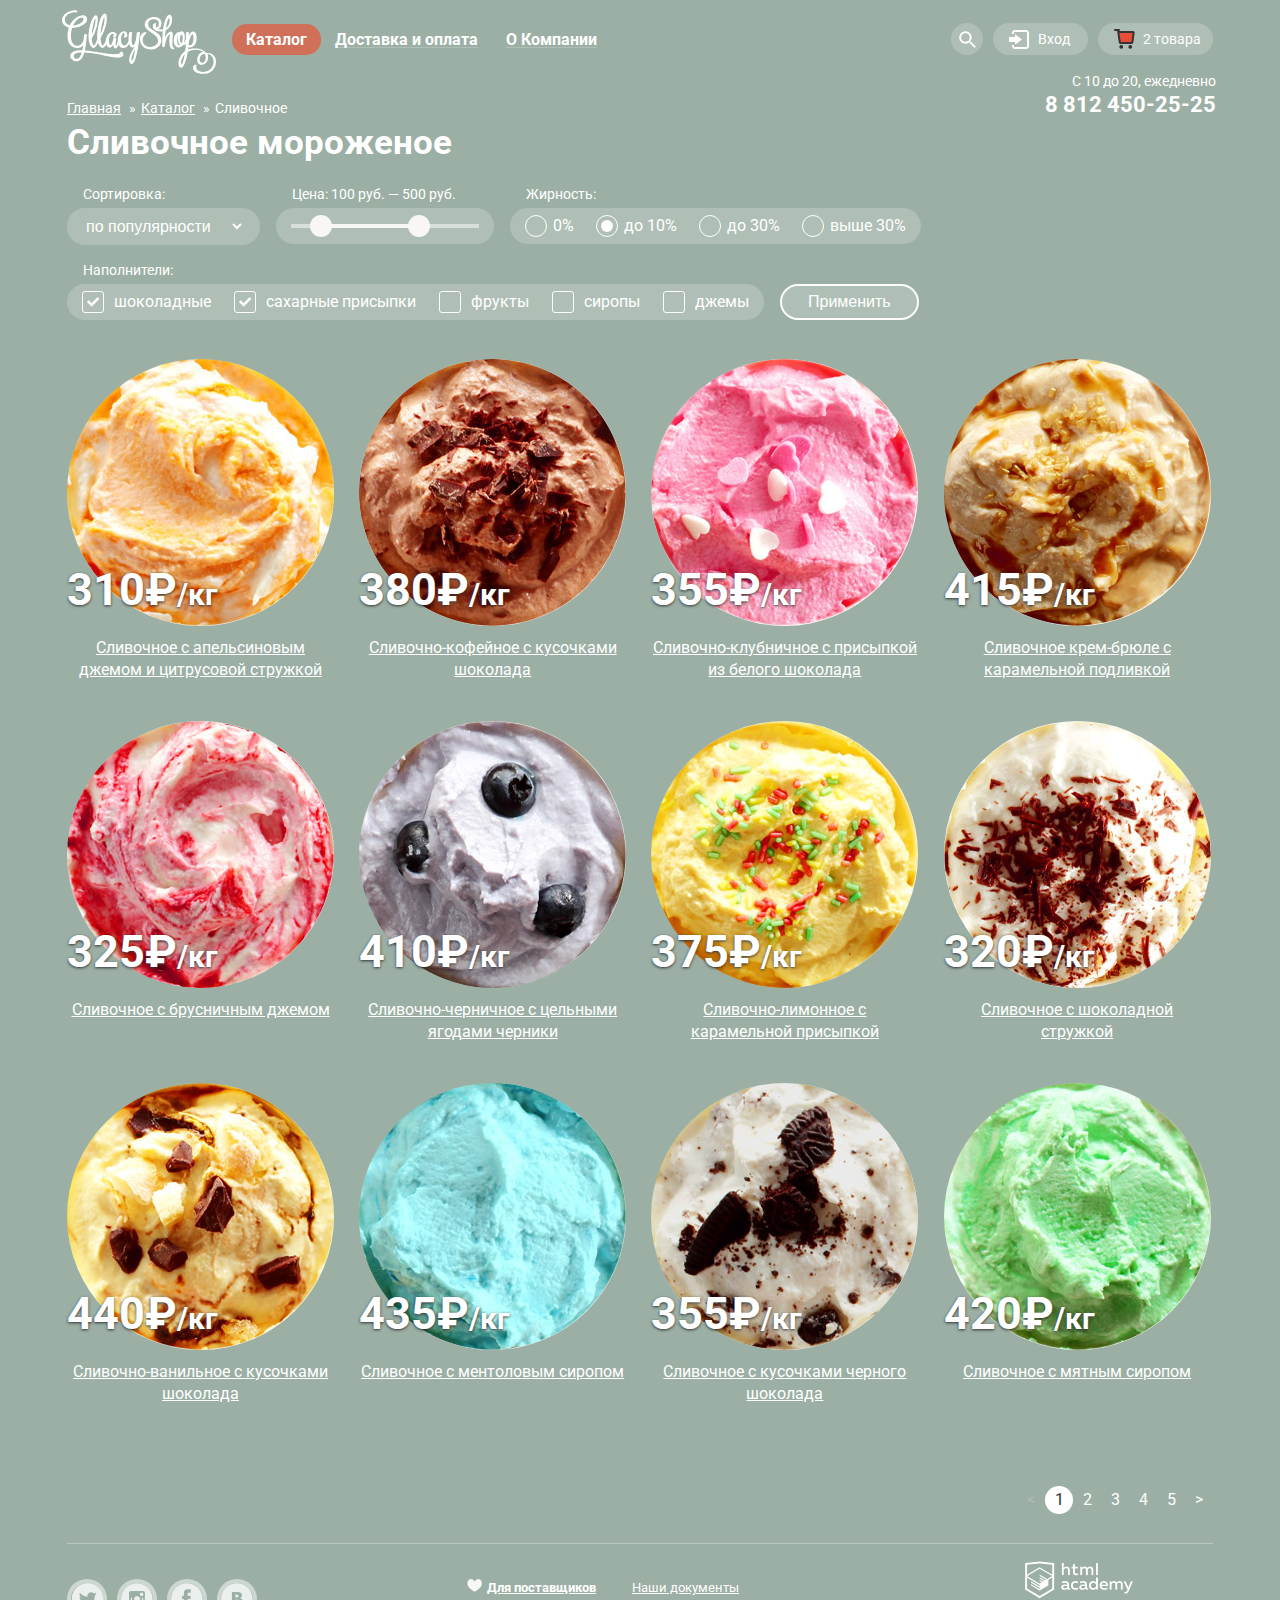
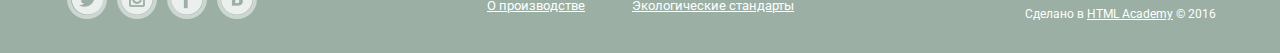
==== commit c812524e: "Исправления" ====
--- a/catalog.html
+++ b/catalog.html
@@ -12,16 +12,16 @@
       <header>
         <div class="container">
           <div class="header-topline clearfix">
-            <div class="header-logo">
-              <a href="index.html"><img src="img/logo.svg" width="154" height="64" alt="GllacyShop"></a>
-            </div>
+            <a class="header-logo" href="index.html">
+              <img src="img/logo.svg" width="154" height="64" alt="GllacyShop">
+            </a>
             <nav class="header-menu">
               <ul class="main-menu">
                 <li class="main-menu-item menu-active">
                   <a href="#">Каталог</a>
                   <ul class="dropdown-menu">
                     <li class="main-point"><a href="#">Новинки</a></li>
-                    <li class="menu-active"><a href="#">Сливочное</a></li>
+                    <li class="menu-active"><a>Сливочное</a></li>
                     <li><a href="#">Щербеты</a></li>
                     <li><a href="#">Фруктовый лед</a></li>
                     <li><a href="#">Мелорин</a></li>
@@ -60,21 +60,21 @@
                 <a class="cart-full" href="#">2 товара</a>
                 <div class="modal-form">
                   <ul class="cart-block">
-                    <li class="cart-block-line">
-                      <button class="cart-block-delete" type="button" title="Удалить">Удалить</button>
-                      <a href="#" class="cart-block-image"><img src="img/product-1-cart.jpg" width="33" height="33" alt="Пломбир с апельсиновым джемом"></a>
-                      <a href="#" class="cart-block-name">Пломбир с апельсиновым джемом</a>
-                      <span class="cart-block-weight">1,5 кг х</span>
-                      <span class="cart-block-cost">200 руб.</span>
-                      <span class="cart-block-sum">300 руб.</span>
+                    <li class="cart-block-line clearfix">
+                      <button class="cart-block-delete pull-left" type="button" title="Удалить">Удалить</button>
+                      <a href="#" class="cart-block-image pull-left"><img src="img/product-1-cart.jpg" width="33" height="33" alt="Пломбир с апельсиновым джемом"></a>
+                      <a href="#" class="cart-block-name pull-left">Пломбир с апельсиновым джемом</a>
+                      <span class="cart-block-weight pull-left">1,5 кг х</span>
+                      <span class="cart-block-cost pull-left">200 руб.</span>
+                      <span class="cart-block-sum pull-left">300 руб.</span>
                     </li>
-                    <li class="cart-block-line">
-                      <button class="cart-block-delete" type="button" title="Удалить">Удалить</button>
-                      <a href="#" class="cart-block-image"><img src="img/product-3-cart.jpg" width="33" height="33" alt="Клубничный пломбир с присыпкой из белого шоколада"></a>
-                      <a href="#" class="cart-block-name">Клубничный пломбир с присыпкой из белого шоколада</a>
-                      <span class="cart-block-weight">1,5 кг х</span>
-                      <span class="cart-block-cost">300 руб.</span>
-                      <span class="cart-block-sum">450 руб.</span>
+                    <li class="cart-block-line clearfix">
+                      <button class="cart-block-delete pull-left" type="button" title="Удалить">Удалить</button>
+                      <a href="#" class="cart-block-image pull-left"><img src="img/product-3-cart.jpg" width="33" height="33" alt="Клубничный пломбир с присыпкой из белого шоколада"></a>
+                      <a href="#" class="cart-block-name pull-left">Клубничный пломбир с присыпкой из белого шоколада</a>
+                      <span class="cart-block-weight pull-left">1,5 кг х</span>
+                      <span class="cart-block-cost pull-left">300 руб.</span>
+                      <span class="cart-block-sum pull-left">450 руб.</span>
                     </li>
                   </ul>
                   <div class="cart-block-action">
@@ -186,120 +186,120 @@
                 <img class="product-img" src="img/product-1.jpg" width="267" height="267" alt="Сливочное с апельсиновым джемом и цитрусовой стружкой">
                 <span class="product-price">310&#8381;<span class="price-unit">/кг</span></span>
                 <span class="product-name">Сливочное с апельсиновым джемом и цитрусовой стружкой</span>
-              </a>
-              <div class="product-action">
-                <button type="button" class="btn">Быстрый просмотр</button>
-              </div>
+                <div class="product-action">
+                  <button type="button" class="btn">Быстрый просмотр</button>
+                </div>
+              </a>
             </article>
             <article class="product-item">
               <a href="#" class="product-link">
                 <img class="product-img" src="img/product-2.jpg" width="267" height="267" alt="Сливочно-кофейное с кусочками шоколада">
                 <span class="product-price">380&#8381;<span class="price-unit">/кг</span></span>
                 <span class="product-name">Сливочно-кофейное с кусочками шоколада</span>
-              </a>
-              <div class="product-action">
-                <button type="button" class="btn">Быстрый просмотр</button>
-              </div>
+                <div class="product-action">
+                  <button type="button" class="btn">Быстрый просмотр</button>
+                </div>
+              </a>
             </article>
             <article class="product-item">
               <a href="#" class="product-link">
                 <img class="product-img" src="img/product-3.jpg" width="267" height="267" alt="Сливочно-клубничное с присыпкой из белого шоколада">
                 <span class="product-price">355&#8381;<span class="price-unit">/кг</span></span>
                 <span class="product-name">Сливочно-клубничное с присыпкой из белого шоколада</span>
-              </a>
-              <div class="product-action">
-                <button type="button" class="btn">Быстрый просмотр</button>
-              </div>
+                <div class="product-action">
+                  <button type="button" class="btn">Быстрый просмотр</button>
+                </div>
+              </a>
             </article>
             <article class="product-item">
               <a href="#" class="product-link">
                 <img class="product-img" src="img/product-4.jpg" width="267" height="267" alt="Сливочное крем-брюле с карамельной подливкой">
                 <span class="product-price">415&#8381;<span class="price-unit">/кг</span></span>
                 <span class="product-name">Сливочное крем-брюле с карамельной подливкой</span>
-              </a>
-              <div class="product-action">
-                <button type="button" class="btn">Быстрый просмотр</button>
-              </div>
+                <div class="product-action">
+                  <button type="button" class="btn">Быстрый просмотр</button>
+                </div>
+              </a>
             </article>
             <article class="product-item">
               <a href="#" class="product-link">
                 <img class="product-img" src="img/product-5.jpg" width="267" height="267" alt="Сливочное с брусничным джемом">
                 <span class="product-price">325&#8381;<span class="price-unit">/кг</span></span>
                 <span class="product-name">Сливочное с брусничным джемом</span>
-              </a>
-              <div class="product-action">
-                <button type="button" class="btn">Быстрый просмотр</button>
-              </div>
+                <div class="product-action">
+                  <button type="button" class="btn">Быстрый просмотр</button>
+                </div>
+              </a>
             </article>
             <article class="product-item">
               <a href="#" class="product-link">
                 <img class="product-img" src="img/product-6.jpg" width="267" height="267" alt="Сливочно-черничное с цельными ягодами черники">
                 <span class="product-price">410&#8381;<span class="price-unit">/кг</span></span>
                 <span class="product-name">Сливочно-черничное с цельными ягодами черники</span>
-              </a>
-              <div class="product-action">
-                <button type="button" class="btn">Быстрый просмотр</button>
-              </div>
+                <div class="product-action">
+                  <button type="button" class="btn">Быстрый просмотр</button>
+                </div>
+              </a>
             </article>
             <article class="product-item">
               <a href="#" class="product-link">
                 <img class="product-img" src="img/product-7.jpg" width="267" height="267" alt="Сливочно-лимонное с карамельной присыпкой">
                 <span class="product-price">375&#8381;<span class="price-unit">/кг</span></span>
                 <span class="product-name">Сливочно-лимонное с карамельной присыпкой</span>
-              </a>
-              <div class="product-action">
-                <button type="button" class="btn">Быстрый просмотр</button>
-              </div>
+                <div class="product-action">
+                  <button type="button" class="btn">Быстрый просмотр</button>
+                </div>
+              </a>
             </article>
             <article class="product-item">
               <a href="#" class="product-link">
                 <img class="product-img" src="img/product-8.jpg" width="267" height="267" alt="Сливочное с шоколадной стружкой">
                 <span class="product-price">320&#8381;<span class="price-unit">/кг</span></span>
                 <span class="product-name">Сливочное с шоколадной стружкой</span>
-              </a>
-              <div class="product-action">
-                <button type="button" class="btn">Быстрый просмотр</button>
-              </div>
+                <div class="product-action">
+                  <button type="button" class="btn">Быстрый просмотр</button>
+                </div>
+              </a>
             </article>
             <article class="product-item">
               <a href="#" class="product-link">
                 <img class="product-img" src="img/product-9.jpg" width="267" height="267" alt="Сливочно-ванильное с кусочками шоколада">
                 <span class="product-price">440&#8381;<span class="price-unit">/кг</span></span>
                 <span class="product-name">Сливочно-ванильное с кусочками шоколада</span>
-              </a>
-              <div class="product-action">
-                <button type="button" class="btn">Быстрый просмотр</button>
-              </div>
+                <div class="product-action">
+                  <button type="button" class="btn">Быстрый просмотр</button>
+                </div>
+              </a>
             </article>
             <article class="product-item">
               <a href="#" class="product-link">
                 <img class="product-img" src="img/product-10.jpg" width="267" height="267" alt="Сливочное с ментоловым сиропом">
                 <span class="product-price">435&#8381;<span class="price-unit">/кг</span></span>
                 <span class="product-name">Сливочное с ментоловым сиропом</span>
-              </a>
-              <div class="product-action">
-                <button type="button" class="btn">Быстрый просмотр</button>
-              </div>
+                <div class="product-action">
+                  <button type="button" class="btn">Быстрый просмотр</button>
+                </div>
+              </a>
             </article>
             <article class="product-item">
               <a href="#" class="product-link">
                 <img class="product-img" src="img/product-11.jpg" width="267" height="267" alt="Сливочное с кусочками черного шоколада">
                 <span class="product-price">355&#8381;<span class="price-unit">/кг</span></span>
                 <span class="product-name">Сливочное с кусочками черного шоколада</span>
-              </a>
-              <div class="product-action">
-                <button type="button" class="btn">Быстрый просмотр</button>
-              </div>
+                <div class="product-action">
+                  <button type="button" class="btn">Быстрый просмотр</button>
+                </div>
+              </a>
             </article>
             <article class="product-item">
               <a href="#" class="product-link">
                 <img class="product-img" src="img/product-12.jpg" width="267" height="267" alt="Сливочное с мятным сиропом">
                 <span class="product-price">420&#8381;<span class="price-unit">/кг</span></span>
                 <span class="product-name">Сливочное с мятным сиропом</span>
-              </a>
-              <div class="product-action">
-                <button type="button" class="btn">Быстрый просмотр</button>
-              </div>
+                <div class="product-action">
+                  <button type="button" class="btn">Быстрый просмотр</button>
+                </div>
+              </a>
             </article>
           </div>
           <ul class="pagination">
--- a/css/style.css
+++ b/css/style.css
@@ -37,7 +37,8 @@
   position: relative;
   width: 1146px;
   margin: 0 auto;
-  padding: 0 27px;
+  /*padding: 0 27px;*/
+  padding: 0 2.3%;
 }
 
 .site-wrapper {
@@ -70,7 +71,10 @@
   color: #fff;
 }
 
-main a:hover, main a:active, footer a:hover, footer a:active {
+main a:hover,
+main a:active,
+footer a:hover,
+footer a:active {
   color: #ffbc9e;
 }
 
@@ -85,7 +89,8 @@
   z-index: 1;
 }
 
-.modal-form a:hover, .modal-form a:active {
+.modal-form a:hover,
+.modal-form a:active {
   color: #e84d37;
 }
 
@@ -202,6 +207,7 @@
 
 .dropdown-menu a:hover {
   background-color: #fbded7;
+  color: #323232;
 }
 
 .main-point {
@@ -243,7 +249,6 @@
   width: 32px;
   background: rgba(255, 255, 255, 0.2) url('../img/search.png') center center no-repeat;
   border-radius: 50%;
-  vertical-align: top;
 }
 
 .header-action-search span:hover {
@@ -255,7 +260,8 @@
   width: 280px;
 }
 
-.header-action-login, .header-action-cart {
+.header-action-login,
+.header-action-cart {
   display: inline-block;
   vertical-align: top;
   font-size: 14px;
@@ -267,7 +273,8 @@
   margin: 0 10px;
 }
 
-.header-action-login > a, .header-action-cart > a {
+.header-action-login > a,
+.header-action-cart > a {
   display: block;
   padding: 8px 0 8px 45px;
   text-decoration: none;
@@ -361,29 +368,47 @@
   margin-bottom: 16px;
 }
 
-.cart-block-delete,
-.cart-block-image,
-.cart-block-name,
-.cart-block-weight,
-.cart-block-cost,
-.cart-block-sum {
+.pull-left {
   float: left;
-  display: block;
 }
 
 .cart-block-delete {
+  position: relative;
+  border: none;
+  background-color: transparent;
   font-size: 0;
-  background: transparent url('../img/delete.png') no-repeat;
-  border: none;
+  cursor: pointer;
   width: 11px;
   height: 11px;
   margin-right: 17px;
   margin-top: 8px;
-  cursor: pointer;
+}
+
+.cart-block-delete::before,
+.cart-block-delete::after {
+  content: "";
+  position: absolute;
+  height: 1px;
+  width: 13px;
+  left: -1px;
+  top: 5px;
+  background-color: #515151;
+}
+
+.cart-block-delete::before {
+  transform: rotate(45deg);
+}
+
+.cart-block-delete::after {
+  transform: rotate(-45deg);
 }
 
 .cart-block-image {
   padding-right: 11px;
+}
+
+.cart-block-image img {
+  border-radius: 50%;
 }
 
 .cart-block-name {
@@ -407,12 +432,6 @@
 
 .cart-block-sum {
   margin-top: 8px;
-}
-
-.cart-block-line::after {
-  content: "";
-  display: table;
-  clear: both;
 }
 
 .cart-block-action {
@@ -572,7 +591,8 @@
   margin-bottom: 40px;
 }
 
-.promo-item-left, .promo-item-right {
+.promo-item-left,
+.promo-item-right {
   min-height: 199px;
   width: 520px;
   padding: 15px 20px;
@@ -613,11 +633,14 @@
 
 .product-item {
   display: inline-block;
-  width: 267px;
+  position: relative;
+  /*width: 267px;*/
+  width: 23.3%;
   font-size: 16px;
   line-height: 22px;
   vertical-align: top;
-  margin-right: 26px;
+  /*margin-right: 26px;*/
+  margin-right: 2.2%;
   margin-bottom: 40px;
 }
 
@@ -630,6 +653,10 @@
   position: relative;
   color: #fff;
   text-align: center;
+}
+
+.product-link:hover {
+  color: #fff;
 }
 
 .product-label {
@@ -666,6 +693,30 @@
 
 .product-action {
   display: none;
+  position: absolute;
+  text-align: center;
+  border-radius: 5px;
+  top: -5px;
+  bottom: -75px;
+  left: -13px;
+  right: -13px;
+  background-color: rgba(255, 255, 255, 0.3);
+  box-shadow: 0 20px 20px rgba(0, 0, 0, 0.4);
+}
+
+.product-action .btn {
+  position: absolute;
+  bottom: 20px;
+  left: 50%;
+  margin-left: -104px;
+  width: 208px;
+  padding-left: 15px;
+  padding-right: 15px;
+}
+
+.product-item:hover .product-action {
+  display: block;
+  z-index: 2;
 }
 
 .about {
@@ -787,7 +838,7 @@
   padding: 0;
 }
 
-.newsletter-form input[type=text] {
+.subscribe-email {
   width: 337px;
 }
 
@@ -833,7 +884,7 @@
 }
 
 .overlay {
-  background-color: rgba(0,0,0,0.3);
+  background-color: rgba(0, 0, 0, 0.3);
   position: fixed;
   top: 0;
   bottom: 0;
@@ -846,10 +897,11 @@
 .popup-form {
   display: none;
   position: fixed;
-  top: 30%;
+  top: 50%;
   left: 50%;
   width: 430px;
   margin-left: -237px;
+  margin-top: -220px;
   padding: 17px 22px 25px 22px;
   background-color: #f8f7f4;
   border-radius: 10px;
@@ -916,7 +968,8 @@
   float: right;
 }
 
-.breadcrumbs, .pagination {
+.breadcrumbs,
+.pagination {
   list-style-type: none;
   font-size: 0;
   padding: 0;
@@ -970,12 +1023,14 @@
   line-height: 18px;
 }
 
-.pagination-active a, .pagination-active a:hover {
+.pagination-active a,
+.pagination-active a:hover {
   color: #323232;
   background-color: #fff;
 }
 
-.pagination-disabled a, .pagination-disabled a:hover {
+.pagination-disabled a,
+.pagination-disabled a:hover {
   color: rgba(255, 255, 255, 0.2);
   background-color: transparent;
 }
@@ -984,11 +1039,13 @@
   margin-bottom: 39px;
 }
 
-.filter input[type=checkbox], .filter input[type=radio] {
+.filter input[type=checkbox],
+.filter input[type=radio] {
   display: none;
 }
 
-.filter-checkbox, .filter-radio {
+.filter-checkbox,
+.filter-radio {
   position: relative;
   padding-left: 28px;
   margin-right: 18px;
@@ -1000,11 +1057,13 @@
   margin-right: 19px;
 }
 
-.filter-checkbox:last-child, .filter-radio:last-child {
+.filter-checkbox:last-child,
+.filter-radio:last-child {
   margin-right: 0;
 }
 
-.filter-checkbox input[type="checkbox"] + .checkbox-indicator, .filter-radio input[type="radio"] + .radio-indicator {
+.filter-checkbox input[type="checkbox"] + .checkbox-indicator,
+.filter-radio input[type="radio"] + .radio-indicator {
   position: absolute;
   top: -1px;
   left: 0;
@@ -1042,15 +1101,18 @@
   background-color: #fff;
 }
 
-.filter-checkbox:hover input[type="checkbox"] + .checkbox-indicator, .filter-radio:hover input[type="radio"] + .radio-indicator {
+.filter-checkbox:hover input[type="checkbox"] + .checkbox-indicator,
+.filter-radio:hover input[type="radio"] + .radio-indicator {
   box-shadow: inset 0 0 0 1px #fff;
 }
 
-.filter-checkbox input[type="checkbox"]:disabled + .checkbox-indicator, .filter-radio input[type="radio"]:disabled + .radio-indicator {
+.filter-checkbox input[type="checkbox"]:disabled + .checkbox-indicator,
+.filter-radio input[type="radio"]:disabled + .radio-indicator {
   border-color: rgba(255, 255, 255, 0.4);
 }
 
-.filter-checkbox:hover input[type="checkbox"]:disabled + .checkbox-indicator, .filter-radio:hover input[type="radio"]:disabled + .radio-indicator {
+.filter-checkbox:hover input[type="checkbox"]:disabled + .checkbox-indicator,
+.filter-radio:hover input[type="radio"]:disabled + .radio-indicator {
   border-width: 1px;
   width: 20px;
   height: 20px;
@@ -1068,7 +1130,8 @@
   left: 4px;
 }
 
-.filter-type, .filter-submit {
+.filter-type,
+.filter-submit {
   display: inline-block;
   vertical-align: top;
   margin: 0 12px 0 0;
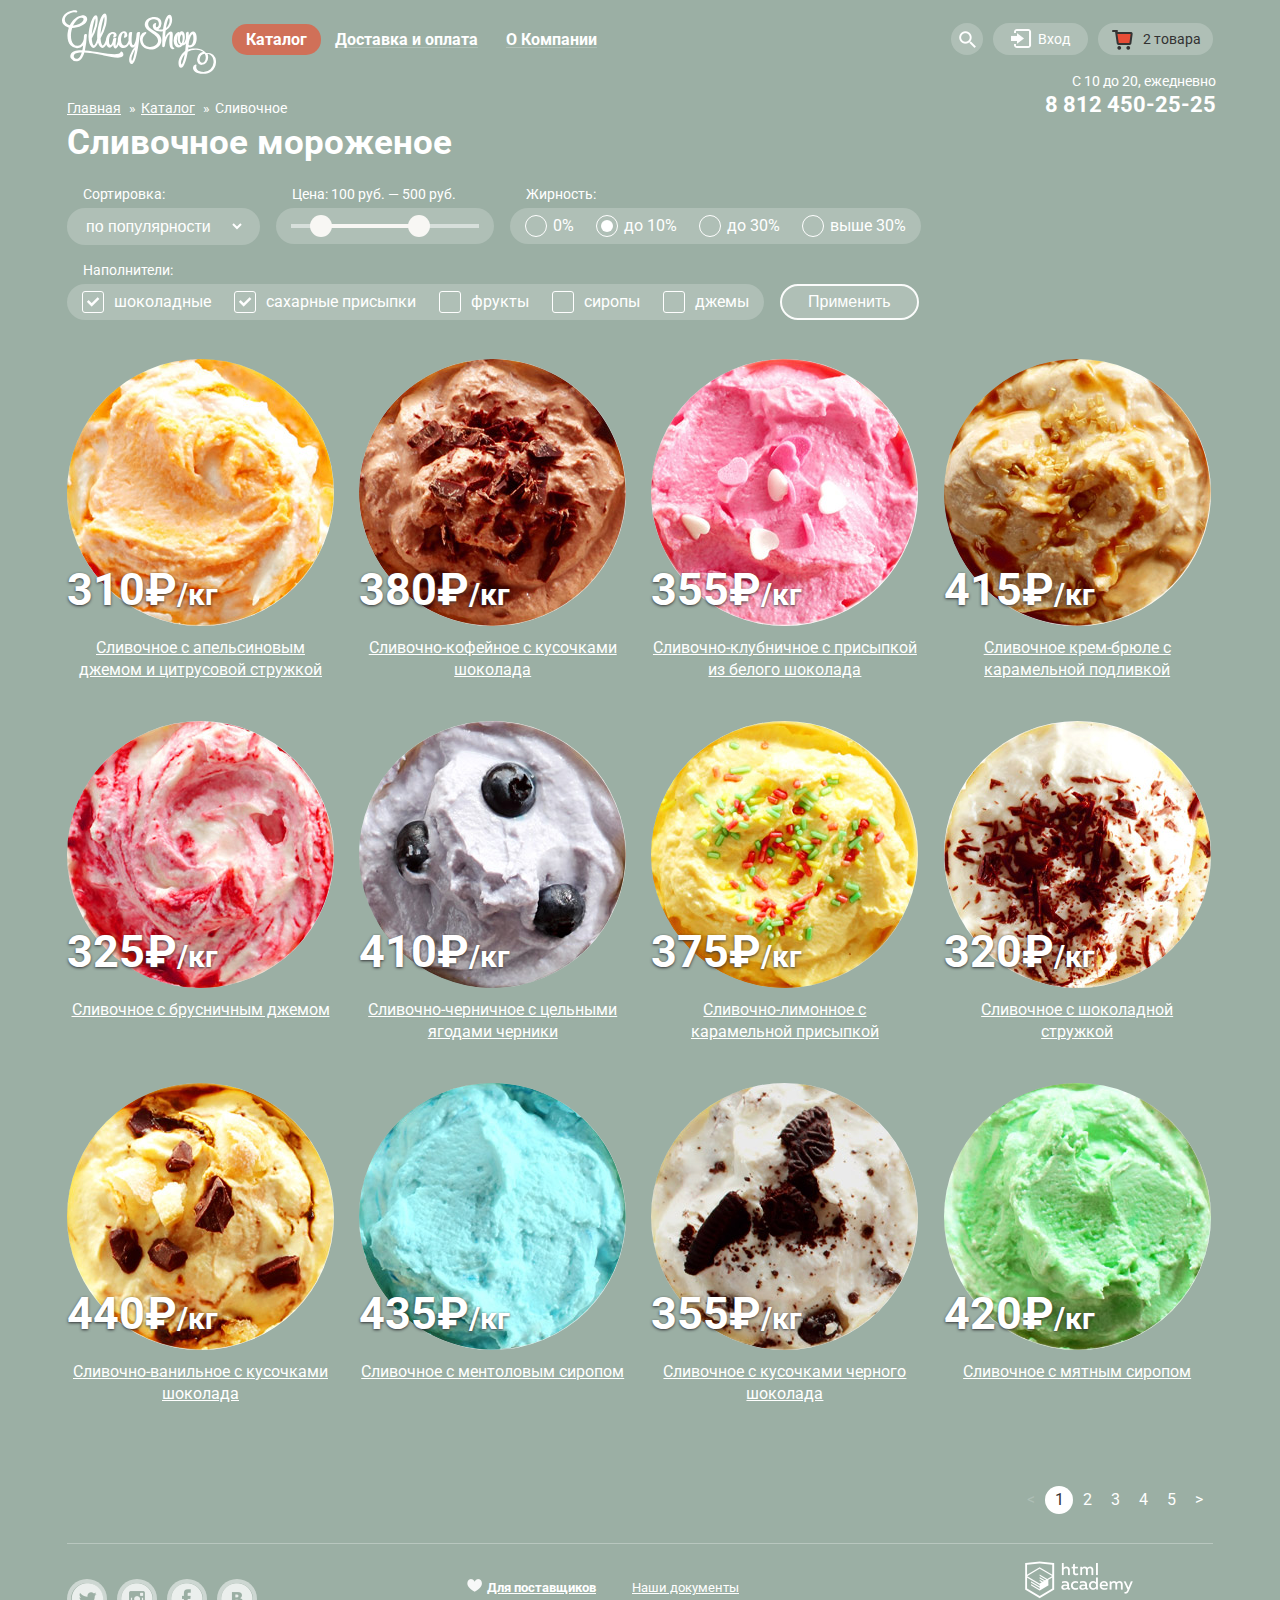
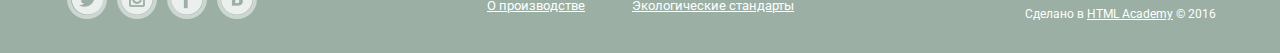
==== commit bf194855: "Исправление ошибки" ====
--- a/catalog.html
+++ b/catalog.html
@@ -3,7 +3,7 @@
   <head>
     <meta charset="utf-8">
     <title>HTML Academy: Глейси</title>
-    <link href="https://fonts.googleapis.com/css?family=Roboto:700,900,500&subset=latin,cyrillic" rel="stylesheet" type="text/css">
+    <link href="https://fonts.googleapis.com/css?family=Roboto:400,700,900,500&subset=latin,cyrillic" rel="stylesheet" type="text/css">
     <link rel="stylesheet" href="css/normalize.css">
     <link rel="stylesheet" href="css/style.css">
   </head>
@@ -38,23 +38,30 @@
             <div class="header-action">
               <div class="header-action-search">
                 <span>Поиск</span>
-                <div class="modal-form">
-                  <input type="text" name="search" value="" placeholder="Что ищем?">
-                </div>
+                <form class="modal-form" action="index.html" method="post">
+                  <label class="form-label">
+                    <input class="form-input" type="text" name="search" value="">
+                    <span class="label-text">Что ищем?</span>
+                  </label>
+                </form>
               </div>
               <div class="header-action-login">
                 <a href="#">Вход</a>
-                <div class="modal-form">
-                  <form action="#" method="post">
-                    <input class="form-input" type="text" name="email" value="" placeholder="Электронная почта">
-                    <input class="form-input" type="password" name="password" value="" placeholder="Пароль">
-                    <div class="form-login-action">
-                      <button class="btn" type="submit">Войти</button>
-                      <a class="lost-password" href="#">Забыли пароль?</a>
-                      <a class="new-registration" href="#">Новая регистрация</a>
-                    </div>
-                  </form>
-                </div>
+                <form class="modal-form" action="#" method="post">
+                  <label class="form-label">
+                    <input class="form-input login" type="text" name="login" value="">
+                    <span class="label-text">Электронная почта</span>
+                  </label>
+                  <label class="form-label">
+                    <input class="form-input password" type="password" name="password" value="">
+                    <span class="label-text">Пароль</span>
+                  </label>
+                  <div class="form-login-action">
+                    <button class="btn" type="submit">Войти</button>
+                    <a class="lost-password" href="#">Забыли пароль?</a>
+                    <a class="new-registration" href="#">Новая регистрация</a>
+                  </div>
+                </form>
               </div>
               <div class="header-action-cart">
                 <a class="cart-full" href="#">2 товара</a>
@@ -100,7 +107,7 @@
           </ul>
           <h1>Сливочное мороженое</h1>
           <div class="filter clearfix">
-            <form class="filter-form" action="index.html" method="post">
+            <form class="filter-form" action="filter.html" method="post">
               <div class="filter-line">
                 <fieldset class="filter-type filter-type-sort">
                   <legend>Сортировка:</legend>
@@ -187,7 +194,7 @@
                 <span class="product-price">310&#8381;<span class="price-unit">/кг</span></span>
                 <span class="product-name">Сливочное с апельсиновым джемом и цитрусовой стружкой</span>
                 <div class="product-action">
-                  <button type="button" class="btn">Быстрый просмотр</button>
+                  <a href="#" class="btn">Быстрый просмотр</a>
                 </div>
               </a>
             </article>
@@ -197,7 +204,7 @@
                 <span class="product-price">380&#8381;<span class="price-unit">/кг</span></span>
                 <span class="product-name">Сливочно-кофейное с кусочками шоколада</span>
                 <div class="product-action">
-                  <button type="button" class="btn">Быстрый просмотр</button>
+                  <a href="#" class="btn">Быстрый просмотр</a>
                 </div>
               </a>
             </article>
@@ -207,7 +214,7 @@
                 <span class="product-price">355&#8381;<span class="price-unit">/кг</span></span>
                 <span class="product-name">Сливочно-клубничное с присыпкой из белого шоколада</span>
                 <div class="product-action">
-                  <button type="button" class="btn">Быстрый просмотр</button>
+                  <a href="#" class="btn">Быстрый просмотр</a>
                 </div>
               </a>
             </article>
@@ -217,7 +224,7 @@
                 <span class="product-price">415&#8381;<span class="price-unit">/кг</span></span>
                 <span class="product-name">Сливочное крем-брюле с карамельной подливкой</span>
                 <div class="product-action">
-                  <button type="button" class="btn">Быстрый просмотр</button>
+                  <a href="#" class="btn">Быстрый просмотр</a>
                 </div>
               </a>
             </article>
@@ -227,7 +234,7 @@
                 <span class="product-price">325&#8381;<span class="price-unit">/кг</span></span>
                 <span class="product-name">Сливочное с брусничным джемом</span>
                 <div class="product-action">
-                  <button type="button" class="btn">Быстрый просмотр</button>
+                  <a href="#" class="btn">Быстрый просмотр</a>
                 </div>
               </a>
             </article>
@@ -237,7 +244,7 @@
                 <span class="product-price">410&#8381;<span class="price-unit">/кг</span></span>
                 <span class="product-name">Сливочно-черничное с цельными ягодами черники</span>
                 <div class="product-action">
-                  <button type="button" class="btn">Быстрый просмотр</button>
+                  <a href="#" class="btn">Быстрый просмотр</a>
                 </div>
               </a>
             </article>
@@ -247,7 +254,7 @@
                 <span class="product-price">375&#8381;<span class="price-unit">/кг</span></span>
                 <span class="product-name">Сливочно-лимонное с карамельной присыпкой</span>
                 <div class="product-action">
-                  <button type="button" class="btn">Быстрый просмотр</button>
+                  <a href="#" class="btn">Быстрый просмотр</a>
                 </div>
               </a>
             </article>
@@ -257,7 +264,7 @@
                 <span class="product-price">320&#8381;<span class="price-unit">/кг</span></span>
                 <span class="product-name">Сливочное с шоколадной стружкой</span>
                 <div class="product-action">
-                  <button type="button" class="btn">Быстрый просмотр</button>
+                  <a href="#" class="btn">Быстрый просмотр</a>
                 </div>
               </a>
             </article>
@@ -267,7 +274,7 @@
                 <span class="product-price">440&#8381;<span class="price-unit">/кг</span></span>
                 <span class="product-name">Сливочно-ванильное с кусочками шоколада</span>
                 <div class="product-action">
-                  <button type="button" class="btn">Быстрый просмотр</button>
+                  <a href="#" class="btn">Быстрый просмотр</a>
                 </div>
               </a>
             </article>
@@ -277,7 +284,7 @@
                 <span class="product-price">435&#8381;<span class="price-unit">/кг</span></span>
                 <span class="product-name">Сливочное с ментоловым сиропом</span>
                 <div class="product-action">
-                  <button type="button" class="btn">Быстрый просмотр</button>
+                  <a href="#" class="btn">Быстрый просмотр</a>
                 </div>
               </a>
             </article>
@@ -287,7 +294,7 @@
                 <span class="product-price">355&#8381;<span class="price-unit">/кг</span></span>
                 <span class="product-name">Сливочное с кусочками черного шоколада</span>
                 <div class="product-action">
-                  <button type="button" class="btn">Быстрый просмотр</button>
+                  <a href="#" class="btn">Быстрый просмотр</a>
                 </div>
               </a>
             </article>
@@ -297,7 +304,7 @@
                 <span class="product-price">420&#8381;<span class="price-unit">/кг</span></span>
                 <span class="product-name">Сливочное с мятным сиропом</span>
                 <div class="product-action">
-                  <button type="button" class="btn">Быстрый просмотр</button>
+                  <a href="#" class="btn">Быстрый просмотр</a>
                 </div>
               </a>
             </article>
--- a/css/style.css
+++ b/css/style.css
@@ -1,1067 +1,1227 @@
 body {
+  font-family: "Roboto", "Arial", sans-serif;
   font-size: 16px;
+  font-weight: normal;
   line-height: 22px;
   color: #fff;
-  font-weight: normal;
-  font-family: "Roboto", "Arial", sans-serif;
   background-color: #849d8f;
-}
-
+}
+
 body.inner-page {
-  background-color: #9bafa4;
-}
-
+  background-color: #9bafa4;
+}
+
 h1 {
+  margin: 0 0 45px 0;
   font-size: 35px;
-  line-height: 41px;
   font-weight: bold;
-  margin: 0 0 45px 0;
-}
-
+  line-height: 41px;
+}
+
 .main-header {
-  margin-bottom: 578px;
-}
-
+  margin-bottom: 578px;
+}
+
 input[type=text],
 input[type=password],
 textarea {
+  padding: 9px 15px;
   font-size: 14px;
   line-height: 24px;
-  padding: 9px 15px;
+  color: #323232;
   border: 1px solid #d3d3d2;
   border-radius: 4px;
-  color: #999;
-}
-
+}
+
 .container {
   position: relative;
   width: 1146px;
   margin: 0 auto;
-  /*padding: 0 27px;*/
-  padding: 0 2.3%;
-}
-
+  padding: 0 2.3%;
+}
+
 .site-wrapper {
+  -webkit-transition: background-image .5s ease, background-color .5s ease;
+          transition: background-image .5s ease, background-color .5s ease;
   background-repeat: no-repeat;
-  background-position: top center;
-  transition: background-image 0.5s ease, background-color 0.5s ease;
-}
-
+  background-position: top center;
+}
+
 .site-wrapper:before,
 .site-wrapper:after {
-  content: "";
   visibility: hidden;
-}
-
+  content: "";
+}
+
 .site-wrapper:before {
-  background-image: url("../img/slide-2.png");
-}
-
+  background-image: url("../img/slide-2.png");
+}
+
 .site-wrapper:after {
-  background-image: url("../img/slide-3.png");
-}
-
+  background-image: url("../img/slide-3.png");
+}
+
 .clearfix::after {
-  content: "";
   display: table;
   clear: both;
-}
-
-main a, footer a {
-  color: #fff;
-}
-
+  content: "";
+}
+
+main a,
+footer a {
+  color: #fff;
+}
+
 main a:hover,
 main a:active,
 footer a:hover,
 footer a:active {
-  color: #ffbc9e;
-}
+  color: #ffbc9e;
+}
+
+/* Стандартная кнопка */
+.btn {
+  display: inline-block;
+  padding: 10px 22px;
+  font-size: 18px;
+  font-weight: bold;
+  line-height: 24px;
+  text-decoration: none;
+  color: #fff;
+  border: none;
+  border-radius: 30px;
+  background: #ed5a3d -webkit-linear-gradient(#f26843, #e74a35);
+  background: #ed5a3d linear-gradient(#f26843, #e74a35);
+  box-shadow: 0 2px 2px rgba(172, 16, 0, .64);
+  text-shadow: 0 2px 5px #a0200b;
+}
+
+.btn:hover {
+  cursor: pointer;
+  color: #fff;
+  background: #f07a63 -webkit-linear-gradient(#f58669, #ec6f5e);
+  background: #f07a63 linear-gradient(#f58669, #ec6f5e);
+  box-shadow: 0 2px 2px #ac1000;
+}
+
+.btn:active {
+  background: #dc5539 -webkit-linear-gradient(#d84732, #e1613e);
+  background: #dc5539 linear-gradient(#d84732, #e1613e);
+  box-shadow: inset 0 2px 2px #942718;
+}
+
+/* Поля форм */
+.form-label {
+  position: relative;
+  display: block;
+}
+
+.label-text {
+  position: absolute;
+  top: 10px;
+  left: 15px;
+  display: block;
+  width: 250px;
+  cursor: text;
+  -webkit-user-select: none;
+     -moz-user-select: none;
+      -ms-user-select: none;
+          user-select: none;
+  font-size: 16px;
+  line-height: 24px;
+  color: #999;
+}
+
+.form-input {
+  margin: 0;
+  font-size: 16px;
+  font-weight: bold;
+  color: #323232;
+  border-color: rgba(178, 178, 178, .52);
+}
+
+.label-text:hover + .form-input,
+.form-input:hover {
+  border-color: rgba(154, 154, 154, .52);
+  box-shadow: inset 0 0 0 1px rgba(154, 154, 154, .52);
+}
+
+.form-input:focus {
+  border-color: rgba(46, 136, 228, .52);
+  box-shadow: inset 0 0 0 1px rgba(46, 136, 228, .52);
+}
+
+.form-input:focus + .label-text {
+  cursor: default;
+  -webkit-animation: labelup .3s;
+          animation: labelup .3s;
+  color: #5b9ddf;
 
+  -webkit-animation-fill-mode: forwards;
+          animation-fill-mode: forwards;
+}
+
+@-webkit-keyframes labelup {
+  100% {
+    top: -15px;
+    font-size: 11px;
+    line-height: 13px;
+  }
+}
+
+@keyframes labelup {
+  100% {
+    top: -15px;
+    font-size: 11px;
+    line-height: 13px;
+  }
+}
+
+.filled + .label-text {
+  top: -15px;
+  font-size: 11px;
+  line-height: 13px;
+  color: #999;
+}
+
+/* Ошибка в форме */
+.form-error {
+  -webkit-animation: shake .6s;
+          animation: shake .6s;
+}
+
+@-webkit-keyframes shake {
+  0%,
+  100% {
+    -webkit-transform: translateX(0);
+            transform: translateX(0);
+  }
+  10%,
+  30%,
+  50%,
+  70%,
+  90% {
+    -webkit-transform: translateX(-10px);
+            transform: translateX(-10px);
+  }
+  20%,
+  40%,
+  60%,
+  80% {
+    -webkit-transform: translateX(10px);
+            transform: translateX(10px);
+  }
+}
+
+@keyframes shake {
+  0%,
+  100% {
+    -webkit-transform: translateX(0);
+            transform: translateX(0);
+  }
+  10%,
+  30%,
+  50%,
+  70%,
+  90% {
+    -webkit-transform: translateX(-10px);
+            transform: translateX(-10px);
+  }
+  20%,
+  40%,
+  60%,
+  80% {
+    -webkit-transform: translateX(10px);
+            transform: translateX(10px);
+  }
+}
+
+/* Модальное окно */
 .modal-form {
+  position: absolute;
+  z-index: 1;
   display: none;
-  position: absolute;
-  background-color: #f8f7f4;
   padding: 20px 15px;
   border: none;
   border-radius: 5px;
-  box-shadow: 0 20px 20px rgba(0, 0, 0, 0.4);
-  z-index: 1;
-}
-
+  background-color: #f8f7f4;
+  box-shadow: 0 20px 20px rgba(0, 0, 0, .4);
+}
+
 .modal-form a:hover,
 .modal-form a:active {
-  color: #e84d37;
-}
-
+  color: #e84d37;
+}
+
 .modal-form a.btn:hover {
-  color: #fff;
-}
-
-.form-input {
-  margin-bottom: 20px;
-}
-
+  color: #fff;
+}
+
+/* Шапка */
 .header-topline {
   min-height: 70px;
-  margin-bottom: 30px;
-}
-
+  margin-bottom: 30px;
+}
+
 .header-logo {
   float: left;
-  width: 165px;
-}
-
+  width: 165px;
+}
+
 .header-logo img {
   position: relative;
-  right: 5px;
   top: 10px;
-}
-
+  right: 5px;
+}
+
+/* Меню в шапке */
 .header-menu {
   float: left;
-  padding-top: 24px;
-}
-
+  padding-top: 24px;
+}
+
 .main-menu {
   margin: 0;
   padding: 0;
-  font-size: 0;
-}
-
+  font-size: 0;
+}
+
 .main-menu-item {
+  position: relative;
+  z-index: 1;
+  display: inline-block;
   list-style-type: none;
-  display: inline-block;
-  vertical-align: top;
   font-size: 16px;
   line-height: 18px;
-  position: relative;
-  z-index: 1;
-}
-
+  vertical-align: top;
+}
+
 .main-menu-item > a {
   display: block;
   padding: 7px 14px 6px;
-  border-radius: 15px;
+  font-weight: bold;
   text-decoration: none;
   color: #fff;
-  font-weight: bold;
-}
-
+  border-radius: 15px;
+}
+
 .main-menu-item:hover > a {
-  background-color: #f7f6f3;
   color: #323232;
-}
-
+  background-color: #f7f6f3;
+}
+
 .main-menu-item:active > a {
   background-color: #ededed;
-  box-shadow: inset 0 2px 1px #696969;
-}
-
+  box-shadow: inset 0 2px 1px #696969;
+}
+
 .main-menu-item:hover::after,
 .header-action-search:hover::after,
 .header-action-login:hover::after,
 .header-action-cart:hover::after {
+  position: absolute;
+  bottom: -8px;
+  width: 100%;
+  height: 8px;
+  content: "";
+}
+
+.main-menu-item > a::after {
+  position: relative;
+  top: -2px;
+  display: block;
   content: "";
-  position: absolute;
-  bottom: -7px;
-  width: 100%;
-  height: 7px;
-}
-
-.main-menu-item > a::after {
-  content: "";
-  display: block;
-  position: relative;
-  top: -2px;
-  border-bottom: 1px solid rgba(255, 255, 255, 0.2);
-}
-
+  border-bottom: 1px solid rgba(255, 255, 255, .2);
+}
+
 .dropdown-menu {
+  position: absolute;
+  z-index: 1;
+  top: 40px;
+  left: -5px;
   display: none;
-  z-index: 1;
+  margin: 0;
+  padding: 5px 0;
   list-style-type: none;
   font-size: 14px;
   line-height: 16px;
-  margin: 0;
-  padding: 5px 0;
-  position: absolute;
-  top: 40px;
-  left: -5px;
   white-space: nowrap;
+  border-radius: 5px;
   background-color: #f8f7f4;
-  border-radius: 5px;
-  box-shadow: 0 20px 20px rgba(0, 0, 0, 0.4);
-}
-
+  box-shadow: 0 20px 20px rgba(0, 0, 0, .4);
+}
+
 .main-menu-item:hover > .dropdown-menu {
+  display: block;
+}
+
+.dropdown-menu a {
   display: block;
-}
-
-.dropdown-menu a {
+  padding: 7px 20px;
+  text-decoration: none;
+  color: #323232;
+}
+
+.dropdown-menu a:hover {
   color: #323232;
-  text-decoration: none;
-  padding: 7px 20px;
-  display: block;
-}
-
-.dropdown-menu a:hover {
-  background-color: #fbded7;
-  color: #323232;
-}
-
+  background-color: #fbded7;
+}
+
 .main-point {
-  font-weight: bold;
-}
-
+  font-weight: bold;
+}
+
 .main-point::after {
-  content: "";
   display: block;
   height: 1px;
-  background-color: rgba(50, 50, 50, 0.2);
   margin: 3px 5px;
-}
-
+  content: "";
+  background-color: rgba(50, 50, 50, .2);
+}
+
 .menu-active > a {
-  background-color: #d07058;
   color: #fff;
-}
-
+  background-color: #d07058;
+}
+
+/* Поиск, логин и корзина */
 .menu-active > a::after {
-  display: none;
-}
-
+  display: none;
+}
+
 .header-action {
   float: right;
   padding-top: 23px;
-  font-size: 0;
-}
-
+  font-size: 0;
+}
+
 .header-action-search {
   position: relative;
   display: inline-block;
-  vertical-align: top;
-}
-
-.header-action-search span {
+  vertical-align: top;
+}
+
+.header-action-search > span {
   display: block;
+  width: 32px;
   height: 32px;
-  width: 32px;
-  background: rgba(255, 255, 255, 0.2) url('../img/search.png') center center no-repeat;
   border-radius: 50%;
-}
-
-.header-action-search span:hover {
-  background: #f8f7f4 url('../img/search-hover.png') center center no-repeat;
+  background: rgba(255, 255, 255, .2) url("../img/sprite.png") 8px -648px no-repeat;
+}
+
+.header-action-search > span:hover {
   cursor: pointer;
-}
-
+  background-color: #f8f7f4;
+  background-position: 8px -675px;
+}
+
 .header-action-search input[type=text] {
-  width: 280px;
-}
-
+  width: 280px;
+}
+
 .header-action-login,
 .header-action-cart {
   display: inline-block;
-  vertical-align: top;
   font-size: 14px;
   line-height: 16px;
-}
-
+  vertical-align: top;
+}
+
 .header-action-login {
   position: relative;
-  margin: 0 10px;
-}
-
+  margin: 0 10px;
+}
+
 .header-action-login > a,
 .header-action-cart > a {
   display: block;
   padding: 8px 0 8px 45px;
   text-decoration: none;
-  background-color: rgba(255, 255, 255, 0.2);
+  color: #fff;
+  border-radius: 16px;
+  background-color: rgba(255, 255, 255, .2);
   background-repeat: no-repeat;
-  background-position: 16px center;
-  border-radius: 16px;
-  color: #fff;
-}
-
+  background-position: 16px center;
+}
+
+.header-action-login > a {
+  width: 50px;
+  background-image: url("../img/sprite.png");
+  background-repeat: no-repeat;
+  background-position: 18px -592px;
+}
+
 .header-action-login > a:hover {
+  color: #323232;
   background-color: #f8f7f4;
-  color: #323232;
-}
-
-.header-action-login > a {
-  background-image: url('../img/login.png');
-  width: 50px;
-}
-
-.header-action-login > a:hover {
-  background-image: url('../img/login-hover.png');
-}
-
+  background-position: 18px -621px;
+}
+
 .header-action-login .form-input {
-  width: 210px;
-}
-
+  width: 210px;
+}
+
+.header-action-login .form-label {
+  margin-bottom: 20px;
+}
+
 .header-action-login .btn {
-  padding: 10px 24px;
-}
-
+  padding: 10px 24px;
+}
+
 .form-login-action {
-  position: relative;
-}
-
+  position: relative;
+}
+
 .form-login-action a {
   position: absolute;
-  color: #323232;
+  left: 120px;
   font-size: 13px;
   line-height: 24px;
-  left: 120px;
-}
-
+  color: #323232;
+}
+
 .new-registration {
-  top: 20px;
-}
-
+  top: 20px;
+}
+
 .header-action-cart {
-  position: relative;
-}
-
+  position: relative;
+}
+
 .header-action-cart > a {
-  background-image: url('../img/cart.png');
   width: 70px;
-}
-
+  background-image: url("../img/sprite.png");
+  background-repeat: no-repeat;
+  background-position: 14px 7px;
+}
+
 .header-action-cart > a.cart-full {
-  background-image: url('../img/cart-full.png');
-}
-
+  color: #323232;
+  background-position: 14px -23px;
+}
+
 .header-action-cart > a.cart-full:hover {
-  background-color: #f8f7f4;
-  color: #323232;
-}
-
+  background-color: #f8f7f4;
+}
+
 .header-action-search .modal-form,
 .header-action-login .modal-form,
 .header-action-cart .modal-form {
   top: 39px;
-  right: 0;
-}
-
+  right: 0;
+}
+
 .header-action-search:hover .modal-form,
 .header-action-login:hover .modal-form,
 .header-action-cart:hover .modal-form {
-  display: block;
-}
-
+  display: block;
+}
+
 .cart-block {
+  width: 510px;
   margin: 0;
   padding: 0;
-  width: 510px;
   list-style-type: none;
-  color: #323232;
   font-size: 13px;
   line-height: 16px;
-}
-
+  color: #323232;
+}
+
 .cart-block-line {
-  margin-bottom: 16px;
-}
-
+  margin-bottom: 16px;
+}
+
 .pull-left {
-  float: left;
-}
-
+  float: left;
+}
+
 .cart-block-delete {
   position: relative;
+  width: 11px;
+  height: 11px;
+  margin-top: 8px;
+  margin-right: 17px;
+  cursor: pointer;
+  font-size: 0;
   border: none;
   background-color: transparent;
-  font-size: 0;
-  cursor: pointer;
-  width: 11px;
-  height: 11px;
-  margin-right: 17px;
-  margin-top: 8px;
-}
-
+}
+
 .cart-block-delete::before,
 .cart-block-delete::after {
+  position: absolute;
+  top: 5px;
+  left: -1px;
+  width: 13px;
+  height: 1px;
   content: "";
-  position: absolute;
-  height: 1px;
-  width: 13px;
-  left: -1px;
-  top: 5px;
-  background-color: #515151;
-}
-
+  background-color: #515151;
+}
+
 .cart-block-delete::before {
-  transform: rotate(45deg);
-}
-
+  -webkit-transform: rotate(45deg);
+      -ms-transform: rotate(45deg);
+          transform: rotate(45deg);
+}
+
 .cart-block-delete::after {
-  transform: rotate(-45deg);
-}
-
+  -webkit-transform: rotate(-45deg);
+      -ms-transform: rotate(-45deg);
+          transform: rotate(-45deg);
+}
+
 .cart-block-image {
-  padding-right: 11px;
-}
-
+  padding-right: 11px;
+}
+
 .cart-block-image img {
-  border-radius: 50%;
-}
-
+  border-radius: 50%;
+}
+
 .cart-block-name {
+  width: 230px;
   margin-top: 8px;
   padding-right: 18px;
-  width: 230px;
-  color: #323232;
   text-decoration: none;
-}
-
+  color: #323232;
+}
+
 .cart-block-weight {
   margin-top: 8px;
-  padding-right: 2px;
-}
-
+  padding-right: 2px;
+}
+
 .cart-block-cost {
   margin-top: 8px;
-  color: #999;
   padding-right: 27px;
-}
-
+  color: #999;
+}
+
 .cart-block-sum {
-  margin-top: 8px;
-}
-
+  margin-top: 8px;
+}
+
 .cart-block-action {
-  border-top: 1px solid #cacac7;
-}
-
+  border-top: 1px solid #cacac7;
+}
+
 .cart-table-total-cost {
   display: block;
-  color: #323232;
   padding: 13px 0;
-  text-align: right;
   font-size: 15px;
   line-height: 18px;
-}
-
+  text-align: right;
+  color: #323232;
+}
+
 .cart-block-action .btn {
   float: right;
-  padding-left: 14px;
   padding-right: 14px;
-}
-
+  padding-left: 14px;
+}
+
 .header-contact {
-  text-align: right;
+  position: absolute;
+  top: 73px;
+  right: 26px;
   font-size: 14px;
   line-height: 16px;
+  text-align: right;
   color: #fff;
-  position: absolute;
-  top: 73px;
-  right: 26px;
-}
-
+}
+
 .header-contact-tel {
-  font-size: 22px;
-  line-height: 24px;
-  font-weight: bold;
   display: block;
   padding-top: 4px;
-}
-
+  font-size: 22px;
+  font-weight: bold;
+  line-height: 24px;
+}
+
+/* Слайдер */
 .slider-radio {
-  display: none;
-}
-
+  display: none;
+}
+
 .slider {
-  text-align: center;
   position: absolute;
   top: 83px;
   left: 0;
   width: 100%;
-}
-
+  text-align: center;
+}
+
 .slider .btn {
   padding: 10px 42px;
   font-size: 32px;
-  line-height: 44px;
-}
-
+  line-height: 44px;
+}
+
 .slider-item {
-  display: none;
-}
-
+  display: none;
+}
+
 .slider-action {
   position: absolute;
   top: 310px;
+  right: 200px;
   left: 200px;
-  right: 200px;
   font-size: 60px;
+  font-weight: bold;
   line-height: 60.35px;
-  font-weight: bold;
   color: #fff;
-}
-
+}
+
 .slider-text {
-  margin: 0 0 20px 0;
-}
-
+  margin: 0 0 20px 0;
+}
+
 .slider-link {
   font-size: 32px;
-  line-height: 44px;
-}
-
+  line-height: 44px;
+}
+
 .slider-controls {
   position: absolute;
+  z-index: 20;
   top: 480px;
   left: 30px;
-  z-index: 20;
-  font-size: 0;
-}
-
+  font-size: 0;
+}
+
 .slider-controls label {
   display: inline-block;
   width: 17px;
   height: 17px;
   margin-right: 8px;
+  cursor: pointer;
   vertical-align: top;
-  background-color: transparent;
-  border: 2px solid #ffffff;
+  border: 2px solid #fff;
   border-radius: 50%;
-  cursor: pointer;
-}
-
+  background-color: transparent;
+}
+
 #slide-1:checked ~ .site-wrapper #slide1,
 #slide-2:checked ~ .site-wrapper #slide2,
 #slide-3:checked ~ .site-wrapper #slide3 {
-  display: block;
-}
-
+  display: block;
+}
+
 #slide-1:checked ~ .site-wrapper {
   background-color: #849d8f;
-  background-image: url("../img/slide-1.png");
-}
-
+  background-image: url("../img/slide-1.png");
+}
+
 #slide-2:checked ~ .site-wrapper {
   background-color: #8996a6;
-  background-image: url("../img/slide-2.png");
-}
-
+  background-image: url("../img/slide-2.png");
+}
+
 #slide-3:checked ~ .site-wrapper {
   background-color: #9d8b84;
-  background-image: url("../img/slide-3.png");
-}
-
+  background-image: url("../img/slide-3.png");
+}
+
 #slide-1:checked ~ .site-wrapper label[for="slide-1"],
 #slide-2:checked ~ .site-wrapper label[for="slide-2"],
 #slide-3:checked ~ .site-wrapper label[for="slide-3"] {
-  background-color: #ffffff;
-}
-
-.btn {
-  font-weight: bold;
-  font-size: 18px;
-  line-height: 24px;
-  text-decoration: none;
-  display: inline-block;
-  color: #fff;
-  text-shadow: 0 2px 5px #a0200b;
-  box-shadow: 0 2px 2px rgba(172, 16, 0, 0.64);
-  background: #ed5a3d linear-gradient(#f26843, #e74a35);
-  padding: 10px 22px;
-  border: none;
-  border-radius: 30px;
-}
-
-.btn:hover {
-  cursor: pointer;
-  background: #f07a63 linear-gradient(#f58669, #ec6f5e);
-  box-shadow: 0 2px 2px #ac1000;
-  color: #fff;
-}
-
-.btn:active {
-  background: #dc5539 linear-gradient(#d84732, #e1613e);
-  box-shadow: inset 0 2px 2px #942718;
-}
-
+  background-color: #fff;
+}
+
+/* Промо */
 .promo {
-  margin-bottom: 40px;
-}
-
+  margin-bottom: 40px;
+}
+
 .promo-item-left,
 .promo-item-right {
+  width: 520px;
   min-height: 199px;
-  width: 520px;
   padding: 15px 20px;
-  border-radius: 15px;
   color: #fff;
-}
-
+  border-radius: 15px;
+}
+
 .promo-item-left {
   float: left;
-  background: #d3647f url('../img/bg-promo-1.jpg') no-repeat;
-}
-
+  background: #d3647f url("../img/bg-promo-1.jpg") no-repeat;
+}
+
 .promo-item-right {
   float: right;
-  background: #61371f url('../img/bg-promo-2.jpg') no-repeat;
-}
-
+  background: #61371f url("../img/bg-promo-2.jpg") no-repeat;
+}
+
 .promo-name {
   margin: 0 0 15px 0;
   font-size: 35px;
-  line-height: 41px;
   font-weight: bold;
-}
-
+  line-height: 41px;
+}
+
 .promo-text {
   margin: 15px 0 45px 0;
   font-size: 18px;
-  line-height: 22px;
-}
-
+  line-height: 22px;
+}
+
 .promo-link {
-  float: right;
-}
-
+  float: right;
+}
+
+/* Сетка товаров */
 .product-items {
-  font-size: 0;
-}
-
+  font-size: 0;
+}
+
 .product-item {
+  position: relative;
   display: inline-block;
-  position: relative;
-  /*width: 267px;*/
   width: 23.3%;
+  margin-right: 2.2%;
+  margin-bottom: 40px;
   font-size: 16px;
   line-height: 22px;
   vertical-align: top;
-  /*margin-right: 26px;*/
-  margin-right: 2.2%;
-  margin-bottom: 40px;
-}
-
+}
+
 .product-item:nth-child(4n) {
-  margin-right: 0;
-}
-
+  margin-right: 0;
+}
+
 .product-link {
+  position: relative;
   display: block;
-  position: relative;
-  color: #fff;
   text-align: center;
-}
-
+  color: #fff;
+}
+
 .product-link:hover {
-  color: #fff;
-}
-
+  color: #fff;
+}
+
 .product-label {
+  position: absolute;
+  top: 0;
+  left: 0;
   display: block;
   width: 61px;
   height: 61px;
   font-size: 0;
-  position: absolute;
-  top: 0;
-  left: 0;
-  background-image: url('../img/hit.png');
-}
-
+  background-image: url("../img/sprite.png");
+  background-position: 0 578px;
+}
+
 .product-img {
-  border-radius: 50%;
   margin-bottom: 5px;
-}
-
+  border-radius: 50%;
+}
+
 .product-price {
   position: absolute;
   top: 208px;
   left: 0;
   font-size: 45px;
+  font-weight: bold;
   line-height: 45px;
-  font-weight: bold;
+  color: #fff;
   text-shadow: 0 1px 3px #313235;
-  color: #fff;
-}
-
+}
+
 .price-unit {
   font-size: 30px;
-  line-height: 45px;
-}
-
+  line-height: 45px;
+}
+
 .product-action {
+  position: absolute;
+  top: -5px;
+  right: -13px;
+  bottom: -75px;
+  left: -13px;
   display: none;
-  position: absolute;
   text-align: center;
   border-radius: 5px;
-  top: -5px;
-  bottom: -75px;
-  left: -13px;
-  right: -13px;
-  background-color: rgba(255, 255, 255, 0.3);
-  box-shadow: 0 20px 20px rgba(0, 0, 0, 0.4);
-}
-
+  background-color: rgba(255, 255, 255, .3);
+  box-shadow: 0 20px 20px rgba(0, 0, 0, .4);
+}
+
 .product-action .btn {
   position: absolute;
   bottom: 20px;
   left: 50%;
+  width: 178px;
   margin-left: -104px;
-  width: 208px;
-  padding-left: 15px;
   padding-right: 15px;
-}
-
+  padding-left: 15px;
+}
+
 .product-item:hover .product-action {
-  display: block;
   z-index: 2;
-}
-
+  display: block;
+}
+
+/* О магазине */
 .about {
   margin-bottom: 40px;
   padding: 24px 20px;
-  background: #f0e3ca url('../img/waffle.jpg') no-repeat;
+  color: #323232;
   border-radius: 15px;
-  color: #323232;
-}
-
+  background: #f0e3ca url("../img/waffle.jpg") no-repeat;
+}
+
 .about-title {
+  margin: 0 0 21px 0;
+  padding: 0;
   font-size: 24px;
-  line-height: 30px;
+  line-height: 30px;
+}
+
+.features {
+  margin: 0;
   padding: 0;
-  margin: 0 0 21px 0;
-}
-
-.features {
-  list-style-type: none;
-  padding: 0;
-  margin: 0;
-}
-
+  list-style-type: none;
+}
+
 .features li {
+  position: relative;
   display: inline-block;
-  position: relative;
   width: 483px;
-  vertical-align: top;
   margin-right: 22px;
   margin-bottom: 22px;
   padding-left: 57px;
-}
-
+  vertical-align: top;
+}
+
 .features li:nth-child(2n) {
-  margin-right: 0;
-}
-
+  margin-right: 0;
+}
+
 .features li:nth-child(n+2) {
-  margin-bottom: 0;
-}
-
+  margin-bottom: 0;
+}
+
 .features li::before {
-  content: "";
+  position: absolute;
+  top: -13px;
+  left: 0;
   display: block;
-  position: absolute;
-  left: 0;
-  top: -13px;
   width: 49px;
   height: 49px;
+  content: "";
+  background-image: url("../img/sprite.png");
   background-repeat: no-repeat;
-}
-
+}
+
 .features-1::before {
-  background-image: url('../img/icon-1.png');
-}
-
+  background-position: 0 -194px;
+}
+
 .features-2::before {
-  background-image: url('../img/icon-2.png');
-}
-
+  background-position: 0 -253px;
+}
+
 .features-3::before {
-  background-image: url('../img/icon-3.png');
-}
-
+  background-position: 0 -312px;
+}
+
 .features-4::before {
-  background-image: url('../img/icon-4.png');
-}
-
+  background-position: 0 -371px;
+}
+
+/* Новости и подписка */
 .block-news {
   margin-bottom: 40px;
-  color: #323232;
-}
-
+  color: #323232;
+}
+
 .news {
   float: left;
-  background: #fff url('../img/bg-blog.jpg') no-repeat;
-  padding: 20px;
   width: 520px;
   min-height: 180px;
+  padding: 20px;
   border-radius: 15px;
-}
-
+  background: #fff url("../img/bg-blog.jpg") no-repeat;
+}
+
 .news-header {
-  margin: 0 0 8px 0;
-}
-
+  margin: 0 0 8px 0;
+}
+
 .news-name {
   font-size: 24px;
   line-height: 30px;
   color: #323232;
-}
-
+}
+
 .news-name:hover {
-  color: #e84d37;
-}
-
+  color: #e84d37;
+}
+
 .newsletter {
   float: right;
-  background: #f8f7f4 url('../img/bg-subscribe.png') no-repeat;
+  width: 550px;
+  min-height: 210px;
   padding: 5px;
   border-radius: 15px;
-  min-height: 210px;
-  width: 550px;
-}
-
+  background: #f8f7f4 url("../img/bg-subscribe.png") no-repeat;
+}
+
 .newsletter form {
-  background-color: #f8f7f4;
   padding: 29px 20px;
   border-radius: 10px;
-}
-
+  background-color: #f8f7f4;
+}
+
 .newsletter-text {
-  margin: 0 0 36px 0;
-}
-
+  margin: 0 0 36px 0;
+}
+
 .newsletter-form {
-  border: none;
   margin: 0 0 6px 0;
   padding: 0;
-}
-
+  border: none;
+}
+
+.newsletter-form .form-label {
+  float: left;
+}
+
 .subscribe-email {
-  width: 337px;
-}
-
+  width: 337px;
+}
+
 .newsletter-form .btn {
   float: right;
-  padding-left: 17px;
   padding-right: 17px;
-}
-
+  padding-left: 17px;
+}
+
+/* Карта */
 .maps {
+  position: relative;
   height: 430px;
-  position: relative;
-  background: #f7f1d9 url('../img/map.jpg') center no-repeat;
-}
-
+  background: #f7f1d9 url("../img/map.jpg") center no-repeat;
+}
+
 .maps-contact {
+  position: absolute;
+  z-index: 1;
+  top: 62px;
+  right: 27px;
   width: 257px;
-  position: absolute;
   padding: 30px 23px;
-  right: 24px;
-  top: 62px;
-  background: rgba(255, 255, 255, 0.98);
   color: #323232;
   border-radius: 15px;
-  z-index: 1;
-}
-
+  background: rgba(255, 255, 255, .98);
+}
+
 .maps-contact p {
   margin: 0 0 20px 0;
   font-size: 14px;
-  line-height: 20px;
-}
-
+  line-height: 20px;
+}
+
 .maps-contact b {
   font-size: 18px;
-  line-height: 24px;
-}
-
+  line-height: 24px;
+}
+
 .maps-contact .btn {
   margin-top: 10px;
-  padding-left: 30px;
   padding-right: 30px;
-}
-
+  padding-left: 30px;
+}
+
 .overlay {
-  background-color: rgba(0, 0, 0, 0.3);
   position: fixed;
+  z-index: 30;
   top: 0;
+  right: 0;
   bottom: 0;
   left: 0;
-  right: 0;
-  z-index: 30;
   display: none;
-}
-
+  background-color: rgba(0, 0, 0, .3);
+}
+
+/* Попап */
 .popup-form {
-  display: none;
-  position: fixed;
+  position: absolute;
   top: 50%;
   left: 50%;
+  display: none;
   width: 430px;
+  margin-top: -220px;
   margin-left: -237px;
-  margin-top: -220px;
   padding: 17px 22px 25px 22px;
-  background-color: #f8f7f4;
   border-radius: 10px;
-}
-
+  background-color: #f8f7f4;
+}
+
+.popup-form .form-label {
+  margin: 20px 0;
+}
+
 .popup-form-show {
-  display: block;
-}
-
+  display: block;
+}
+
 .popup-close {
   position: absolute;
+  top: 15px;
+  right: 15px;
+  width: 18px;
+  height: 18px;
+  padding: 0;
+  cursor: pointer;
+  font-size: 0;
   border: none;
   background-color: transparent;
-  font-size: 0;
-  cursor: pointer;
-  width: 18px;
-  height: 18px;
-  right: 15px;
-  top: 15px;
-  padding: 0;
-}
-
+}
+
 .popup-close::before,
 .popup-close::after {
+  position: absolute;
+  top: 7px;
+  left: -3px;
+  width: 23px;
+  height: 2px;
   content: "";
-  position: absolute;
-  height: 2px;
-  width: 23px;
-  left: -3px;
-  top: 7px;
   border-radius: 1px;
-  background-color: #000;
-}
-
+  background-color: #000;
+}
+
 .popup-close::before {
-  transform: rotate(45deg);
-}
-
+  -webkit-transform: rotate(45deg);
+      -ms-transform: rotate(45deg);
+          transform: rotate(45deg);
+}
+
 .popup-close::after {
-  transform: rotate(-45deg);
-}
-
+  -webkit-transform: rotate(-45deg);
+      -ms-transform: rotate(-45deg);
+          transform: rotate(-45deg);
+}
+
 .popup-title {
   font-size: 24px;
   line-height: 28px;
   color: #323232;
-}
-
+}
+
 .popup-form .form-input {
-  margin-top: 20px;
-  margin-bottom: 0;
-  width: 235px;
-  font-size: 16px;
-}
-
+  width: 235px;
+}
+
 .popup-form .comment {
   width: 395px;
-  resize: none;
   height: 133px;
   margin-bottom: 20px;
-}
-
+  resize: none;
+}
+
 .popup-form .btn {
-  float: right;
-}
-
+  float: right;
+}
+
+/* Хлебные крошки*/
 .breadcrumbs,
 .pagination {
+  margin: 0;
+  padding: 0;
   list-style-type: none;
-  font-size: 0;
-  padding: 0;
-  margin: 0;
-}
-
+  font-size: 0;
+}
+
 .breadcrumbs li {
   position: relative;
   display: inline-block;
-  vertical-align: top;
+  margin-right: 20px;
   font-size: 14px;
   line-height: 16px;
-  margin-right: 20px;
-}
-
+  vertical-align: top;
+}
+
 .breadcrumbs li:nth-child(n+2)::before {
-  content: "»";
   position: absolute;
   left: -12px;
-}
-
+  content: "»";
+}
+
 .breadcrumbs a {
+  color: #fff;
+}
+
+/* Список страниц */
+.pagination {
+  margin-top: 41px;
+  margin-bottom: 29px;
+  text-align: right;
+}
+
+.pagination a {
+  display: block;
+  width: 28px;
+  padding: 5px 0;
+  text-align: center;
+  text-decoration: none;
   color: #fff;
-}
-
-.pagination {
-  text-align: right;
-  margin-bottom: 29px;
-  margin-top: 41px;
-}
-
-.pagination a {
+  border-radius: 50%;
+}
+
+.pagination a:hover {
   color: #fff;
-  text-decoration: none;
-  display: block;
-  padding: 5px 0;
-  width: 28px;
-  text-align: center;
-  border-radius: 50%;
-}
-
-.pagination a:hover {
-  background-color: rgba(255, 255, 255, 0.2);
-  color: #fff;
-}
-
+  background-color: rgba(255, 255, 255, .2);
+}
+
 .pagination li {
   display: inline-block;
-  vertical-align: top;
   font-size: 16px;
   line-height: 18px;
-}
-
+  vertical-align: top;
+}
+
 .pagination-active a,
 .pagination-active a:hover {
   color: #323232;
-  background-color: #fff;
-}
-
+  background-color: #fff;
+}
+
 .pagination-disabled a,
 .pagination-disabled a:hover {
-  color: rgba(255, 255, 255, 0.2);
-  background-color: transparent;
-}
-
+  color: rgba(255, 255, 255, .2);
+  background-color: transparent;
+}
+
+/* Фильтр товаров */
 .filter-line {
-  margin-bottom: 39px;
-}
-
+  margin-bottom: 39px;
+}
+
 .filter input[type=checkbox],
 .filter input[type=radio] {
-  display: none;
-}
-
+  display: none;
+}
+
 .filter-checkbox,
 .filter-radio {
   position: relative;
+  margin-right: 18px;
   padding-left: 28px;
-  margin-right: 18px;
-  cursor: pointer;
-}
-
+  cursor: pointer;
+}
+
 .filter-checkbox {
-  padding-left: 32px;
   margin-right: 19px;
-}
-
+  padding-left: 32px;
+}
+
 .filter-checkbox:last-child,
 .filter-radio:last-child {
-  margin-right: 0;
-}
-
+  margin-right: 0;
+}
+
 .filter-checkbox input[type="checkbox"] + .checkbox-indicator,
 .filter-radio input[type="radio"] + .radio-indicator {
   position: absolute;
@@ -1069,262 +1229,270 @@
   left: 0;
   width: 20px;
   height: 20px;
-  border: 1px solid #fff;
-}
-
+  border: 1px solid #fff;
+}
+
 .filter-checkbox input[type="checkbox"] + .checkbox-indicator {
-  border-radius: 3px;
-}
-
+  border-radius: 3px;
+}
+
 .filter-radio input[type="radio"] + .radio-indicator {
-  border-radius: 50%;
-}
-
+  border-radius: 50%;
+}
+
 .filter-checkbox input[type="checkbox"]:checked + .checkbox-indicator::before {
-  content: "";
   position: absolute;
   top: 5px;
   left: 3px;
   width: 14px;
   height: 10px;
-  background-image: url('../img/checkbox.png');
-}
-
+  content: "";
+  background-image: url("../img/sprite.png");
+  background-position: 0 -60px;
+}
+
 .filter-radio input[type="radio"]:checked + .radio-indicator::before {
-  content: "";
   position: absolute;
   top: 4px;
   left: 4px;
   width: 12px;
   height: 12px;
+  content: "";
   border-radius: 50%;
-  background-color: #fff;
-}
-
+  background-color: #fff;
+}
+
 .filter-checkbox:hover input[type="checkbox"] + .checkbox-indicator,
 .filter-radio:hover input[type="radio"] + .radio-indicator {
-  box-shadow: inset 0 0 0 1px #fff;
-}
-
+  box-shadow: inset 0 0 0 1px #fff;
+}
+
 .filter-checkbox input[type="checkbox"]:disabled + .checkbox-indicator,
 .filter-radio input[type="radio"]:disabled + .radio-indicator {
-  border-color: rgba(255, 255, 255, 0.4);
-}
-
+  border-color: rgba(255, 255, 255, .4);
+}
+
 .filter-checkbox:hover input[type="checkbox"]:disabled + .checkbox-indicator,
 .filter-radio:hover input[type="radio"]:disabled + .radio-indicator {
-  border-width: 1px;
   width: 20px;
   height: 20px;
-}
-
+  border-width: 1px;
+}
+
 .filter-checkbox input[type="checkbox"]:checked:disabled + .checkbox-indicator::before {
   top: 5px;
   left: 4px;
-  background-image: url('../img/checkbox-disabled.png');
-}
-
+  background-image: url("../img/sprite.png");
+  background-position: 0 -80px;
+}
+
 .filter-radio input[type="radio"]:checked:disabled + .radio-indicator::before {
-  background-color: rgba(255, 255, 255, 0.4);
   top: 4px;
   left: 4px;
-}
-
+  background-color: rgba(255, 255, 255, .4);
+}
+
 .filter-type,
 .filter-submit {
+  position: relative;
   display: inline-block;
-  vertical-align: top;
   margin: 0 12px 0 0;
   padding: 9px 15px;
-  background-color: rgba(255, 255, 255, 0.2);
+  font-size: 16px;
+  line-height: 18px;
+  vertical-align: top;
+  color: #fff;
   border: none;
   border-radius: 18px;
-  color: #fff;
-  font-size: 16px;
-  line-height: 18px;
-  position: relative;
-}
-
+  background-color: rgba(255, 255, 255, .2);
+}
+
 .filter-submit {
-  border: 2px solid #fbfcfb;
-  padding: 7px 26px;;
-}
-
+  padding: 7px 26px;
+  border: 2px solid #fbfcfb;+  ;
+}
+
 .filter-submit:hover {
-  background-color: #fbfcfb;
   color: #323232;
-}
-
+  background-color: #fbfcfb;
+}
+
 .filter-submit:active {
+  padding: 9px 28px;
+  border: none;
   background-color: #eaeaea;
-  border: none;
-  padding: 9px 28px;
-  box-shadow: inset 0 2px 1px #696969;
-}
-
+  box-shadow: inset 0 2px 1px #696969;
+}
+
 .filter-type legend {
   position: absolute;
+  top: -22px;
   left: 16px;
-  top: -22px;
   font-size: 14px;
-  line-height: 16px;
-}
-
+  line-height: 16px;
+}
+
 .filter-type select {
+  width: 163px;
   margin: 0;
   padding: 0;
+  color: #fff;
   border: 0;
-  width: 163px;
-  background: transparent;
-  color: #fff;
-}
-
+  background: transparent;
+}
+
 .filter-type select:focus {
-  background: #fff;
   color: #323232;
-}
-
+  background: #fff;
+}
+
 .filter-type-sort:hover {
-  background: #fff;
-}
-
+  background: #fff;
+}
+
 .filter-type-sort:hover select {
-  color: #323232;
-}
-
+  color: #323232;
+}
+
 .range-controls {
+  position: relative;
+  top: 7px;
   width: 188px;
-  height: 18px;
-  position: relative;
-  top: 7px;
-}
-
+  height: 18px;
+}
+
 .scale {
   height: 4px;
-  background: rgba(255, 255, 255, 0.5);
-}
-
+  background: rgba(255, 255, 255, .5);
+}
+
 .bar {
+  height: 4px;
+  margin-right: 60px;
   margin-left: 30px;
-  margin-right: 60px;
-  height: 4px;
-  background: #f8f7f4;
-}
-
+  background: #f8f7f4;
+}
+
 .toggle {
+  position: absolute;
+  top: -9px;
+  width: 22px;
   height: 22px;
-  width: 22px;
   border-radius: 50%;
-  background: #f8f7f4;
-  position: absolute;
-  top: -9px;
-}
-
+  background: #f8f7f4;
+}
+
 .toggle:hover {
   cursor: pointer;
-  transform: scale(1.1, 1.1);
-}
-
+  -webkit-transform: scale(1.1, 1.1);
+      -ms-transform: scale(1.1, 1.1);
+          transform: scale(1.1, 1.1);
+}
+
 .min-toggle {
-  left: 19px;
-}
-
+  left: 19px;
+}
+
 .max-toggle {
-  right: 49px;
-}
-
+  right: 49px;
+}
+
 input.price-range {
-  display: none;
-}
-
+  display: none;
+}
+
+/* Футер */
 footer .container::before {
+  display: block;
   content: "";
-  display: block;
-  border-top: 1px solid rgba(255, 255, 255, 0.3);
-}
-
+  border-top: 1px solid rgba(255, 255, 255, .3);
+}
+
 .footer-social {
   float: left;
   width: 290px;
   margin: 35px 10px 30px 0;
-  font-size: 0;
-}
-
+  font-size: 0;
+}
+
 .social-btn {
   display: inline-block;
-  vertical-align: top;
-  margin-right: 10px;
   width: 32px;
   height: 32px;
+  margin-right: 10px;
+  vertical-align: top;
   border: 4px solid #c2cec7;
-  border-color: rgba(255, 255, 255, 0.5);
+  border-color: rgba(255, 255, 255, .5);
   border-radius: 50%;
-  background-repeat: no-repeat;
-}
-
+  background-image: url("../img/sprite.png");
+  background-repeat: no-repeat;
+}
+
 .social-btn-tw {
-  background-image: url('../img/icon-tw.png');
-}
-
+  background-position: 0 -514px;
+}
+
 .social-btn-inst {
-  background-image: url('../img/icon-in.png');
-}
-
+  background-position: 0 -472px;
+}
+
 .social-btn-fb {
-  background-image: url('../img/icon-fb.png');
-}
-
+  background-position: 0 -430px;
+}
+
 .social-btn-vk {
-  background-image: url('../img/icon-vk.png');
-}
-
+  background-position: 0 -556px;
+}
+
 .footer-link {
   float: left;
   width: 500px;
   margin: 35px 0 30px 0;
   font-size: 13px;
-  line-height: 18px;
-}
-
+  line-height: 18px;
+}
+
 .footer-link-left {
   float: left;
   width: 130spx;
-  list-style-type: none;
   margin: 0;
   padding: 0 0 0 120px;
-}
-
+  list-style-type: none;
+}
+
 .footer-link-right {
   float: right;
   width: 235px;
-  list-style-type: none;
   margin: 0;
   padding: 0 0 0 15px;
-}
-
+  list-style-type: none;
+}
+
 .footer-link .like {
-  font-weight: bold;
-  position: relative;
-}
-
+  position: relative;
+  font-weight: bold;
+}
+
 .footer-link .like::before {
-  content: "";
+  position: absolute;
+  left: -20px;
   display: block;
-  position: absolute;
-  left: -20px;
   width: 15px;
   height: 13px;
-  background-image: url('../img/hearth.png');
-}
-
+  content: "";
+  background-image: url("../img/sprite.png");
+  background-position: 0 -100px;
+}
+
 .footer-copyright {
   float: right;
   width: 191px;
-  margin: 17px -3px 30px 0;
-}
-
+  margin: 17px -3px 30px 0;
+}
+
 .footer-copyright p {
+  margin: 0;
   font-size: 12px;
-  line-height: 18px;
-  margin: 0;
-}
+  line-height: 18px;
+}
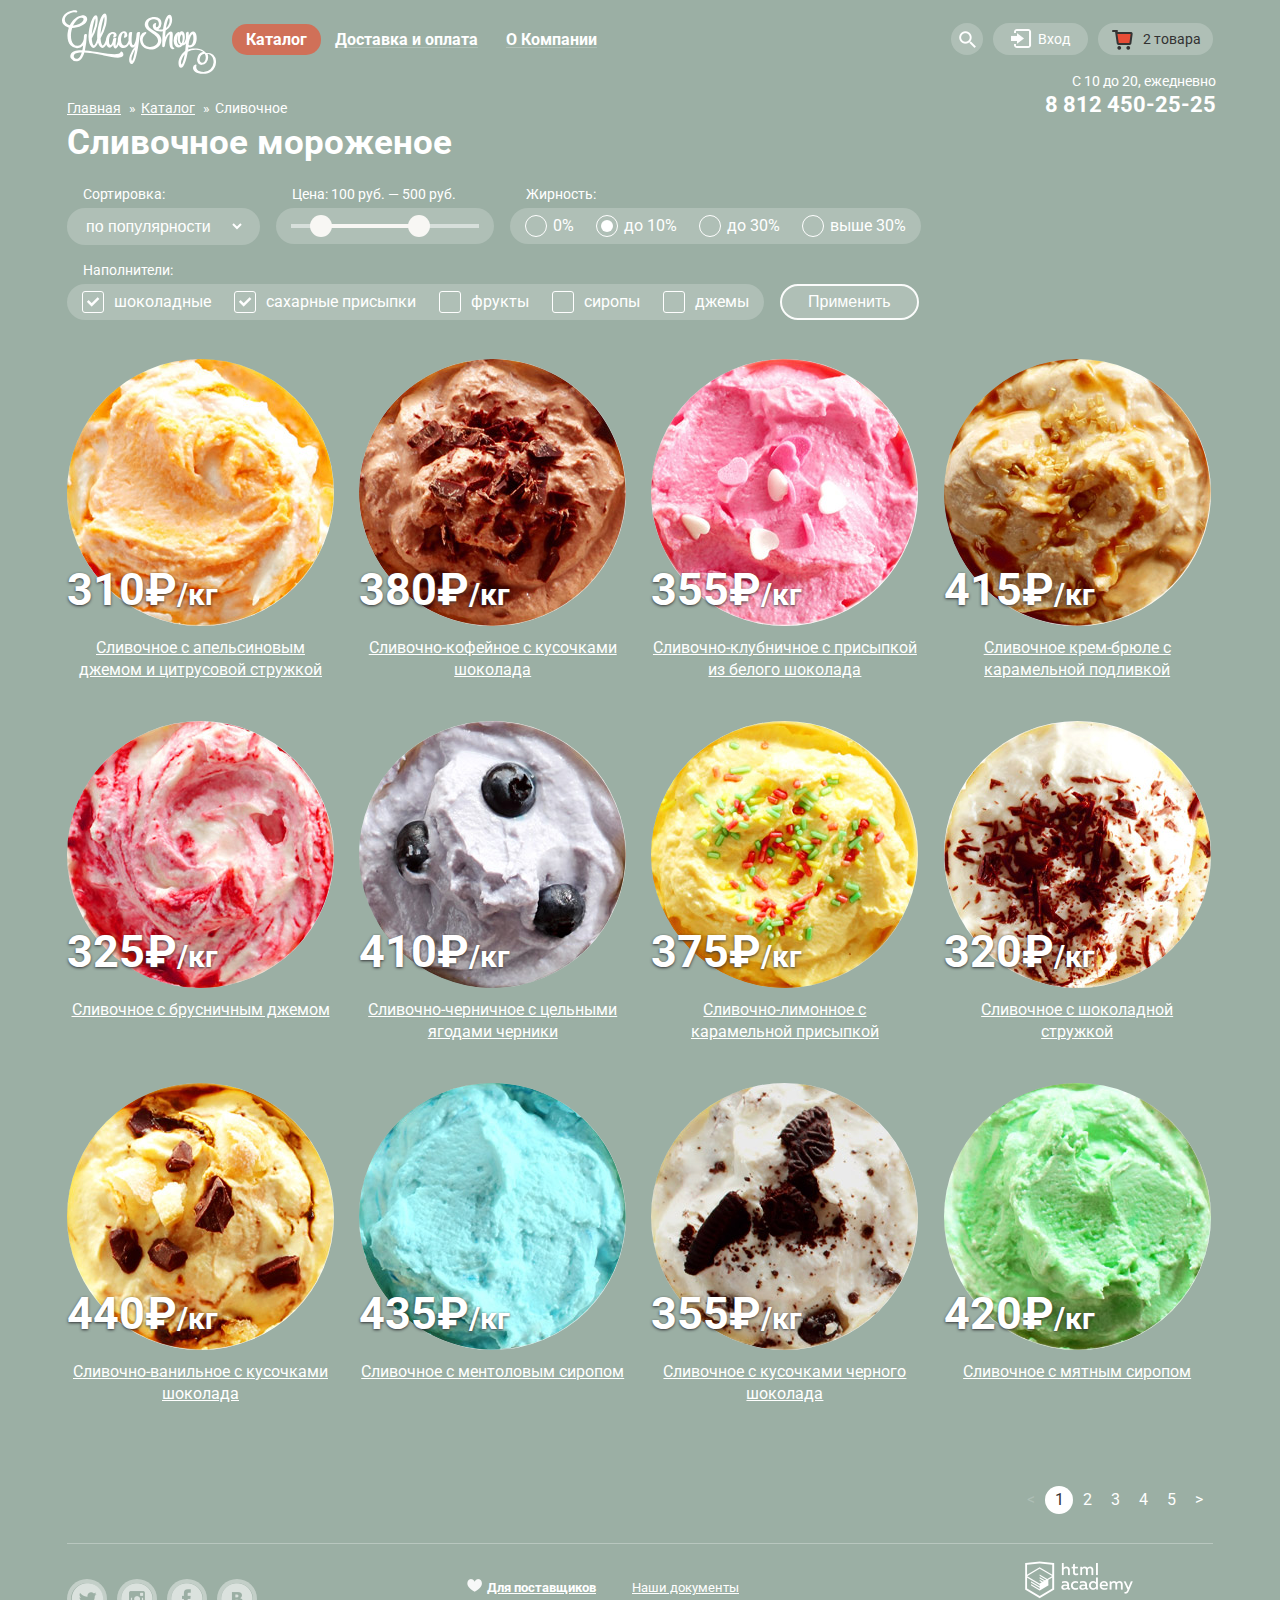
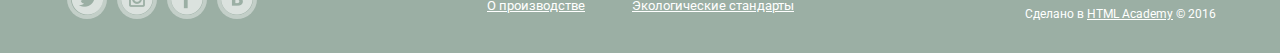
==== commit c4f6295d: "Шрифт и normalize" ====
--- a/catalog.html
+++ b/catalog.html
@@ -3,9 +3,9 @@
   <head>
     <meta charset="utf-8">
     <title>HTML Academy: Глейси</title>
-    <link href="https://fonts.googleapis.com/css?family=Roboto:400,700,900,500&subset=latin,cyrillic" rel="stylesheet" type="text/css">
-    <link rel="stylesheet" href="css/normalize.css">
-    <link rel="stylesheet" href="css/style.css">
+    <link href="https://fonts.googleapis.com/css?family=Roboto:400,500,700,900&amp;subset=cyrillic,latin-ext" rel="stylesheet">
+    <link rel="stylesheet" href="css/normalize.min.css">
+    <link rel="stylesheet" href="css/style.min.css">
   </head>
   <body class="inner-page">
     <div class="site-wrapper">
@@ -194,7 +194,7 @@
                 <span class="product-price">310&#8381;<span class="price-unit">/кг</span></span>
                 <span class="product-name">Сливочное с апельсиновым джемом и цитрусовой стружкой</span>
                 <div class="product-action">
-                  <a href="#" class="btn">Быстрый просмотр</a>
+                  <span class="btn">Быстрый просмотр</span>
                 </div>
               </a>
             </article>
@@ -204,7 +204,7 @@
                 <span class="product-price">380&#8381;<span class="price-unit">/кг</span></span>
                 <span class="product-name">Сливочно-кофейное с кусочками шоколада</span>
                 <div class="product-action">
-                  <a href="#" class="btn">Быстрый просмотр</a>
+                  <span class="btn">Быстрый просмотр</span>
                 </div>
               </a>
             </article>
@@ -214,7 +214,7 @@
                 <span class="product-price">355&#8381;<span class="price-unit">/кг</span></span>
                 <span class="product-name">Сливочно-клубничное с присыпкой из белого шоколада</span>
                 <div class="product-action">
-                  <a href="#" class="btn">Быстрый просмотр</a>
+                  <span class="btn">Быстрый просмотр</span>
                 </div>
               </a>
             </article>
@@ -224,7 +224,7 @@
                 <span class="product-price">415&#8381;<span class="price-unit">/кг</span></span>
                 <span class="product-name">Сливочное крем-брюле с карамельной подливкой</span>
                 <div class="product-action">
-                  <a href="#" class="btn">Быстрый просмотр</a>
+                  <span class="btn">Быстрый просмотр</span>
                 </div>
               </a>
             </article>
@@ -234,7 +234,7 @@
                 <span class="product-price">325&#8381;<span class="price-unit">/кг</span></span>
                 <span class="product-name">Сливочное с брусничным джемом</span>
                 <div class="product-action">
-                  <a href="#" class="btn">Быстрый просмотр</a>
+                  <span class="btn">Быстрый просмотр</span>
                 </div>
               </a>
             </article>
@@ -244,7 +244,7 @@
                 <span class="product-price">410&#8381;<span class="price-unit">/кг</span></span>
                 <span class="product-name">Сливочно-черничное с цельными ягодами черники</span>
                 <div class="product-action">
-                  <a href="#" class="btn">Быстрый просмотр</a>
+                  <span class="btn">Быстрый просмотр</span>
                 </div>
               </a>
             </article>
@@ -254,7 +254,7 @@
                 <span class="product-price">375&#8381;<span class="price-unit">/кг</span></span>
                 <span class="product-name">Сливочно-лимонное с карамельной присыпкой</span>
                 <div class="product-action">
-                  <a href="#" class="btn">Быстрый просмотр</a>
+                  <span class="btn">Быстрый просмотр</span>
                 </div>
               </a>
             </article>
@@ -264,7 +264,7 @@
                 <span class="product-price">320&#8381;<span class="price-unit">/кг</span></span>
                 <span class="product-name">Сливочное с шоколадной стружкой</span>
                 <div class="product-action">
-                  <a href="#" class="btn">Быстрый просмотр</a>
+                  <span class="btn">Быстрый просмотр</span>
                 </div>
               </a>
             </article>
@@ -274,7 +274,7 @@
                 <span class="product-price">440&#8381;<span class="price-unit">/кг</span></span>
                 <span class="product-name">Сливочно-ванильное с кусочками шоколада</span>
                 <div class="product-action">
-                  <a href="#" class="btn">Быстрый просмотр</a>
+                  <span class="btn">Быстрый просмотр</span>
                 </div>
               </a>
             </article>
@@ -284,7 +284,7 @@
                 <span class="product-price">435&#8381;<span class="price-unit">/кг</span></span>
                 <span class="product-name">Сливочное с ментоловым сиропом</span>
                 <div class="product-action">
-                  <a href="#" class="btn">Быстрый просмотр</a>
+                  <span class="btn">Быстрый просмотр</span>
                 </div>
               </a>
             </article>
@@ -294,7 +294,7 @@
                 <span class="product-price">355&#8381;<span class="price-unit">/кг</span></span>
                 <span class="product-name">Сливочное с кусочками черного шоколада</span>
                 <div class="product-action">
-                  <a href="#" class="btn">Быстрый просмотр</a>
+                  <span class="btn">Быстрый просмотр</span>
                 </div>
               </a>
             </article>
@@ -304,7 +304,7 @@
                 <span class="product-price">420&#8381;<span class="price-unit">/кг</span></span>
                 <span class="product-name">Сливочное с мятным сиропом</span>
                 <div class="product-action">
-                  <a href="#" class="btn">Быстрый просмотр</a>
+                  <span class="btn">Быстрый просмотр</span>
                 </div>
               </a>
             </article>
@@ -355,6 +355,6 @@
         </div>
       </footer>
     </div>
-    <script type="text/javascript" src="js/script.js"></script>
+    <script type="text/javascript" src="js/script.min.js"></script>
   </body>
 </html>
--- a/css/style.min.css
+++ b/css/style.min.css
@@ -0,0 +1 @@
+body{font-family:"Roboto","Arial",sans-serif;font-size:16px;font-weight:400;line-height:22px;color:#fff;background-color:#849d8f}body.inner-page{background-color:#9bafa4}h1{margin:0 0 45px;font-size:35px;font-weight:700;line-height:41px}.main-header{margin-bottom:578px}input[type=password],input[type=text],textarea{padding:9px 15px;font-size:14px;line-height:24px;color:#323232;border:1px solid #d3d3d2;border-radius:4px}.container{position:relative;width:1146px;margin:0 auto;padding:0 2.3%}.site-wrapper{-webkit-transition:background-image .5s ease,background-color .5s ease;transition:background-image .5s ease,background-color .5s ease;background-repeat:no-repeat;background-position:top center}.site-wrapper:after,.site-wrapper:before{visibility:hidden;content:""}.site-wrapper:before{background-image:url(../img/slide-2.png)}.site-wrapper:after{background-image:url(../img/slide-3.png)}.clearfix::after{display:table;clear:both;content:""}.btn,.modal-form a.btn:hover,footer a,main a{color:#fff}footer a:active,footer a:hover,main a:active,main a:hover{color:#ffbc9e}.btn{display:inline-block;padding:10px 22px;font-size:18px;font-weight:700;line-height:24px;text-decoration:none;vertical-align:top;border:none;border-radius:30px;background:#ed5a3d -webkit-linear-gradient(#f26843,#e74a35);background:#ed5a3d linear-gradient(#f26843,#e74a35);box-shadow:0 2px 2px rgba(172,16,0,.64);text-shadow:0 2px 5px #a0200b}.btn:hover{cursor:pointer;color:#fff;background:#f07a63 -webkit-linear-gradient(#f58669,#ec6f5e);background:#f07a63 linear-gradient(#f58669,#ec6f5e);box-shadow:0 2px 2px #ac1000}.btn:active{background:#dc5539 -webkit-linear-gradient(#d84732,#e1613e);background:#dc5539 linear-gradient(#d84732,#e1613e);box-shadow:inset 0 2px 2px #942718}.form-label,.label-text{position:relative;display:block}.label-text{position:absolute;top:10px;left:15px;width:250px;cursor:text;-webkit-user-select:none;-moz-user-select:none;-ms-user-select:none;user-select:none;font-size:16px;line-height:24px;color:#999}.form-input{margin:0;font-size:16px;font-weight:700;color:#323232;border-color:rgba(178,178,178,.52)}.form-input:hover,.label-text:hover+.form-input{border-color:rgba(154,154,154,.52);box-shadow:inset 0 0 0 1px rgba(154,154,154,.52)}.form-input:focus{border-color:rgba(46,136,228,.52);box-shadow:inset 0 0 0 1px rgba(46,136,228,.52)}.form-input:focus+.label-text{cursor:default;-webkit-animation:labelup .3s;animation:labelup .3s;color:#5b9ddf;-webkit-animation-fill-mode:forwards;animation-fill-mode:forwards}@-webkit-keyframes labelup{to{top:-15px;font-size:11px;line-height:13px}}@keyframes labelup{to{top:-15px;font-size:11px;line-height:13px}}.filled+.label-text{top:-15px;font-size:11px;line-height:13px;color:#999}.form-error{-webkit-animation:shake .6s;animation:shake .6s}@-webkit-keyframes shake{0%,to{-webkit-transform:translateX(0);transform:translateX(0)}10%,30%,50%,70%,90%{-webkit-transform:translateX(-10px);transform:translateX(-10px)}20%,40%,60%,80%{-webkit-transform:translateX(10px);transform:translateX(10px)}}@keyframes shake{0%,to{-webkit-transform:translateX(0);transform:translateX(0)}10%,30%,50%,70%,90%{-webkit-transform:translateX(-10px);transform:translateX(-10px)}20%,40%,60%,80%{-webkit-transform:translateX(10px);transform:translateX(10px)}}.modal-form{position:absolute;z-index:1;display:none;padding:20px 15px;border:none;border-radius:5px;background-color:#f8f7f4;box-shadow:0 20px 20px rgba(0,0,0,.4)}.modal-form a:active,.modal-form a:hover{color:#e84d37}.header-topline{min-height:70px;margin-bottom:30px}.header-logo{float:left;width:165px}.header-logo img{position:relative;top:10px;right:5px}.header-menu{float:left;padding-top:24px}.main-menu{margin:0;padding:0;font-size:0}.main-menu-item{position:relative;z-index:1;display:inline-block;list-style-type:none;font-size:16px;line-height:18px;vertical-align:top}.main-menu-item>a{display:block;padding:7px 14px 6px;font-weight:700;text-decoration:none;color:#fff;border-radius:15px}.main-menu-item:hover>a{color:#323232;background-color:#f7f6f3}.main-menu-item:active>a{background-color:#ededed;box-shadow:inset 0 2px 1px #696969}.header-action-cart:hover::after,.header-action-login:hover::after,.header-action-search:hover::after,.main-menu-item:hover::after{position:absolute;bottom:-9px;width:100%;height:9px;content:""}.main-menu-item>a::after{position:relative;top:-2px;display:block;content:"";border-bottom:1px solid rgba(255,255,255,.2)}.dropdown-menu{position:absolute;z-index:1;top:40px;left:-5px;display:none;margin:0;padding:5px 0;list-style-type:none;font-size:14px;line-height:16px;white-space:nowrap;border-radius:5px;background-color:#f8f7f4;box-shadow:0 20px 20px rgba(0,0,0,.4)}.header-action-cart:hover .modal-form,.header-action-login:hover .modal-form,.header-action-search:hover .modal-form,.main-menu-item:hover>.dropdown-menu{display:block}.dropdown-menu a{display:block;padding:7px 20px;text-decoration:none;color:#323232}.dropdown-menu a:hover{color:#323232;background-color:#fbded7}.dropdown-menu a:active{background-color:#f6b5a5}.main-point{font-weight:700}.main-point::after{display:block;height:1px;margin:3px 5px;content:"";background-color:rgba(50,50,50,.2)}.menu-active>a{color:#fff;background-color:#d07058}.menu-active>a::after{display:none}.header-action{float:right;padding-top:23px;font-size:0}.header-action-search{position:relative;display:inline-block;vertical-align:top}.header-action-search>span{display:block;width:32px;height:32px;border-radius:50%;background:rgba(255,255,255,.2) url(../img/sprite.png) 8px -648px no-repeat}.header-action-search>span:hover{cursor:pointer;background-color:#f8f7f4;background-position:8px -675px}.header-action-search input[type=text]{width:280px}.header-action-cart,.header-action-login{display:inline-block;font-size:14px;line-height:16px;vertical-align:top}.header-action-login{position:relative;margin:0 10px}.header-action-cart>a,.header-action-login>a{display:block;padding:8px 0 8px 45px;text-decoration:none;color:#fff;border-radius:16px;background-color:rgba(255,255,255,.2)}.header-action-login>a{width:50px;background-image:url(../img/sprite.png);background-repeat:no-repeat;background-position:18px -592px}.header-action-login>a:hover{color:#323232;background-color:#f8f7f4;background-position:18px -621px}.header-action-login .form-input{width:210px}.header-action-login .form-label{margin-bottom:20px}.header-action-login .btn{padding:10px 24px}.form-login-action{position:relative}.form-login-action a{position:absolute;left:120px;font-size:13px;line-height:24px;color:#323232}.new-registration{top:20px}.header-action-cart{position:relative}.header-action-cart>a{width:70px;background-image:url(../img/sprite.png);background-repeat:no-repeat;background-position:14px 7px}.header-action-cart>a.cart-full{color:#323232;background-position:14px -23px}.header-action-cart>a.cart-full:hover{background-color:#f8f7f4}.header-action-cart .modal-form,.header-action-login .modal-form,.header-action-search .modal-form{top:39px;right:0}.cart-block{width:510px;margin:0;padding:0;list-style-type:none;font-size:13px;line-height:16px;color:#323232}.cart-block-line{margin-bottom:16px}.pull-left{float:left}.cart-block-delete{position:relative;width:11px;height:11px;margin-top:8px;margin-right:17px;cursor:pointer;font-size:0;border:none;background-color:transparent}.cart-block-delete::after,.cart-block-delete::before{position:absolute;top:5px;left:-1px;width:13px;height:1px;content:"";background-color:#515151}.cart-block-delete::before{-webkit-transform:rotate(45deg);-ms-transform:rotate(45deg);transform:rotate(45deg)}.cart-block-delete::after{-webkit-transform:rotate(-45deg);-ms-transform:rotate(-45deg);transform:rotate(-45deg)}.cart-block-image{padding-right:11px}.cart-block-image img{border-radius:50%}.cart-block-name{width:230px;margin-top:8px;padding-right:18px;text-decoration:none;color:#323232}.cart-block-weight{margin-top:8px;padding-right:2px}.cart-block-cost{margin-top:8px;padding-right:27px;color:#999}.cart-block-sum{margin-top:8px}.cart-block-action{border-top:1px solid #cacac7}.cart-table-total-cost{display:block;padding:13px 0;font-size:15px;line-height:18px;text-align:right;color:#323232}.cart-block-action .btn{float:right;padding-right:14px;padding-left:14px}.header-contact{position:absolute;top:73px;right:26px;font-size:14px;line-height:16px;text-align:right;color:#fff}.header-contact-tel{display:block;padding-top:4px;font-size:22px;font-weight:700;line-height:24px}.slider-radio{display:none}.slider{position:absolute;top:83px;left:0;width:100%;text-align:center}.slider .btn{padding:10px 42px;font-size:32px;line-height:44px}.filter input[type=checkbox],.filter input[type=radio],.slider-item,input.price-range{display:none}.slider-action{position:absolute;top:310px;right:200px;left:200px;font-size:60px;font-weight:700;line-height:60.35px;color:#fff}.slider-text{margin:0 0 20px}.slider-link{font-size:32px;line-height:44px}.slider-controls{position:absolute;z-index:20;top:480px;left:30px;font-size:0}.slider-controls label{display:inline-block;width:17px;height:17px;margin-right:8px;cursor:pointer;vertical-align:top;border:2px solid #fff;border-radius:50%;background-color:transparent}#slide-1:checked~.site-wrapper #slide1,#slide-2:checked~.site-wrapper #slide2,#slide-3:checked~.site-wrapper #slide3{display:block}#slide-1:checked~.site-wrapper{background-color:#849d8f;background-image:url(../img/slide-1.png)}#slide-2:checked~.site-wrapper{background-color:#8996a6;background-image:url(../img/slide-2.png)}#slide-3:checked~.site-wrapper{background-color:#9d8b84;background-image:url(../img/slide-3.png)}#slide-1:checked~.site-wrapper label[for=slide-1],#slide-2:checked~.site-wrapper label[for=slide-2],#slide-3:checked~.site-wrapper label[for=slide-3]{background-color:#fff}.promo{margin-bottom:40px}.promo-item-left,.promo-item-right{width:520px;min-height:199px;padding:15px 20px;color:#fff;border-radius:15px}.promo-item-left{float:left;background:#d3647f url(../img/bg-promo-1.jpg) no-repeat}.promo-item-right{float:right;background:#61371f url(../img/bg-promo-2.jpg) no-repeat}.promo-name{margin:0 0 15px;font-size:35px;font-weight:700;line-height:41px}.promo-text{margin:15px 0 45px;font-size:18px;line-height:22px}.promo-link{float:right}.product-items{font-size:0}.product-item{position:relative;display:inline-block;width:23.3%;margin-right:2.2%;margin-bottom:40px;font-size:16px;line-height:22px;vertical-align:top}.features li:nth-child(2n),.product-item:nth-child(4n){margin-right:0}.product-link{position:relative;display:block;text-align:center;color:#fff}.breadcrumbs a,.product-link:hover{color:#fff}.product-label{position:absolute;top:0;left:0;display:block;width:61px;height:61px;font-size:0;background-image:url(../img/sprite.png);background-position:0 578px}.product-img{margin-bottom:5px;border-radius:50%}.product-price{position:absolute;top:208px;left:0;font-size:45px;font-weight:700;line-height:45px;color:#fff;text-shadow:0 1px 3px #313235}.price-unit{font-size:30px;line-height:45px}.product-action{position:absolute;top:-5px;right:-13px;bottom:-75px;left:-13px;display:none;text-align:center;border-radius:5px;background-color:rgba(255,255,255,.3);box-shadow:0 20px 20px rgba(0,0,0,.4)}.product-action .btn{position:absolute;bottom:20px;left:50%;width:178px;margin-left:-104px;padding-right:15px;padding-left:15px}.product-item:hover .product-action{z-index:2;display:block}.about{margin-bottom:40px;padding:24px 20px;color:#323232;border-radius:15px;background:#f0e3ca url(../img/waffle.jpg) no-repeat}.about-title{margin:0 0 21px;padding:0;font-size:24px;line-height:30px}.features{margin:0;padding:0;list-style-type:none}.features li{position:relative;display:inline-block;width:483px;margin-right:22px;margin-bottom:22px;padding-left:57px;vertical-align:top}.features li:nth-child(n+3){margin-bottom:0}.features li::before{position:absolute;top:-13px;left:0;display:block;width:49px;height:49px;content:"";background-image:url(../img/sprite.png);background-repeat:no-repeat}.features-1::before{background-position:0 -194px}.features-2::before{background-position:0 -253px}.features-3::before{background-position:0 -312px}.features-4::before{background-position:0 -371px}.block-news{margin-bottom:40px;color:#323232}.news{float:left;width:520px;min-height:180px;padding:20px;border-radius:15px;background:#fff url(../img/bg-blog.jpg) no-repeat}.news-header{margin:0 0 8px}.news-name{font-size:24px;line-height:30px;color:#323232}.news-name:hover{color:#e84d37}.newsletter{float:right;width:550px;min-height:210px;padding:5px;border-radius:15px;background:#f8f7f4 url(../img/bg-subscribe.png) no-repeat}.newsletter form{padding:29px 20px;border-radius:10px;background-color:#f8f7f4}.newsletter-text{margin:0 0 36px}.newsletter-form{margin:0 0 6px;padding:0;border:none}.newsletter-form .form-label{float:left}.subscribe-email{width:337px}.newsletter-form .btn{float:right;padding-right:17px;padding-left:17px}.maps{position:relative;height:430px;background:#f7f1d9 url(../img/map.jpg) center no-repeat}.maps-contact{position:absolute;z-index:1;top:62px;right:27px;width:257px;padding:30px 23px;color:#323232;border-radius:15px;background:rgba(255,255,255,.98)}.maps-contact p{margin:0 0 20px;font-size:14px;line-height:20px}.maps-contact b{font-size:18px;line-height:24px}.maps-contact .btn{margin-top:10px;padding-right:30px;padding-left:30px}.overlay{position:fixed;z-index:30;top:0;right:0;bottom:0;left:0;display:none;background-color:rgba(0,0,0,.3)}.popup-form{position:absolute;top:50%;left:50%;display:none;width:430px;margin-top:-220px;margin-left:-237px;padding:17px 22px 25px;border-radius:10px;background-color:#f8f7f4}.popup-form .form-label{margin:20px 0}.popup-form-show{display:block}.popup-close{position:absolute;top:15px;right:15px;width:18px;height:18px;padding:0;cursor:pointer;font-size:0;border:none;background-color:transparent}.popup-close::after,.popup-close::before{position:absolute;top:7px;left:-3px;width:23px;height:2px;content:"";border-radius:1px;background-color:#000}.popup-close::before{-webkit-transform:rotate(45deg);-ms-transform:rotate(45deg);transform:rotate(45deg)}.popup-close::after{-webkit-transform:rotate(-45deg);-ms-transform:rotate(-45deg);transform:rotate(-45deg)}.popup-title{font-size:24px;line-height:28px;color:#323232}.popup-form .form-input{width:235px}.popup-form .comment{width:395px;height:133px;margin-bottom:20px;resize:none}.popup-form .btn{float:right}.breadcrumbs{margin:0}.breadcrumbs,.pagination{padding:0;list-style-type:none;font-size:0}.breadcrumbs li{position:relative;display:inline-block;margin-right:20px;font-size:14px;line-height:16px;vertical-align:top}.breadcrumbs li:nth-child(n+2)::before{position:absolute;left:-12px;content:"»"}.pagination{margin:41px 0 29px;text-align:right}.pagination a{display:block;width:28px;padding:5px 0;text-align:center;text-decoration:none;color:#fff;border-radius:50%}.pagination a:hover{color:#fff;background-color:rgba(255,255,255,.2)}.pagination li{display:inline-block;font-size:16px;line-height:18px;vertical-align:top}.pagination a:active,.pagination-active a,.pagination-active a:hover{color:#323232;background-color:#fff}.pagination-disabled a,.pagination-disabled a:hover{color:rgba(255,255,255,.2);background-color:transparent}.filter-line{margin-bottom:39px}.filter-checkbox,.filter-radio{position:relative;cursor:pointer}.filter-radio{margin-right:18px;padding-left:28px}.filter-checkbox{margin-right:19px;padding-left:32px}.filter-checkbox:last-child,.filter-radio:last-child{margin-right:0}.filter-checkbox input[type=checkbox]+.checkbox-indicator,.filter-radio input[type=radio]+.radio-indicator{position:absolute;top:-1px;left:0;width:20px;height:20px;border:1px solid #fff}.filter-checkbox input[type=checkbox]+.checkbox-indicator{border-radius:3px}.filter-radio input[type=radio]+.radio-indicator{border-radius:50%}.filter-checkbox input[type=checkbox]:checked+.checkbox-indicator::before{position:absolute;top:5px;left:3px;width:14px;height:10px;content:"";background-image:url(../img/sprite.png);background-position:0 -60px}.filter-radio input[type=radio]:checked+.radio-indicator::before{position:absolute;top:4px;left:4px;width:12px;height:12px;content:"";border-radius:50%;background-color:#fff}.filter-checkbox:hover input[type=checkbox]+.checkbox-indicator,.filter-radio:hover input[type=radio]+.radio-indicator{box-shadow:inset 0 0 0 1px #fff}.filter-checkbox input[type=checkbox]:disabled+.checkbox-indicator,.filter-radio input[type=radio]:disabled+.radio-indicator{border-color:rgba(255,255,255,.4)}.filter-checkbox:hover input[type=checkbox]:disabled+.checkbox-indicator,.filter-radio:hover input[type=radio]:disabled+.radio-indicator{width:20px;height:20px;border-width:1px}.filter-checkbox input[type=checkbox]:checked:disabled+.checkbox-indicator::before{top:5px;left:4px;background-image:url(../img/sprite.png);background-position:0 -80px}.filter-radio input[type=radio]:checked:disabled+.radio-indicator::before{top:4px;left:4px;background-color:rgba(255,255,255,.4)}.filter-submit,.filter-type{position:relative;display:inline-block;margin:0 12px 0 0;padding:9px 15px;font-size:16px;line-height:18px;vertical-align:top;color:#fff;border:none;outline:none;border-radius:18px;background-color:rgba(255,255,255,.2)}.filter-submit{padding:7px 26px;border:2px solid #fbfcfb}.filter-submit:hover{color:#323232;background-color:#fbfcfb}.filter-submit:active{padding:9px 28px;border:none;background-color:#eaeaea;box-shadow:inset 0 2px 1px #696969}.filter-type legend{position:absolute;top:-22px;left:16px;font-size:14px;line-height:16px}.filter-type select{width:163px;margin:0;padding:0;color:#fff;border:0;background:0 0}.filter-type select:focus{color:#323232;background:#fff}.filter-type-sort:hover{background:#fff}.filter-type-sort:hover select{color:#323232}.range-controls{position:relative;top:7px;width:188px;height:18px}.scale{height:4px;background:rgba(255,255,255,.5)}.bar,.toggle{background:#f8f7f4}.bar{margin-right:60px;margin-left:30px;height:4px}.toggle{position:absolute;top:-9px;width:22px;height:22px;border-radius:50%}.toggle:hover{cursor:pointer;-webkit-transform:scale(1.1,1.1);-ms-transform:scale(1.1,1.1);transform:scale(1.1,1.1)}.min-toggle{left:19px}.max-toggle{right:49px}footer .container::before{display:block;content:"";border-top:1px solid rgba(255,255,255,.3)}.footer-social{float:left;width:290px;margin:35px 10px 30px 0;font-size:0}.social-btn{display:inline-block;width:32px;height:32px;margin-right:10px;vertical-align:top;border:4px solid #c2cec7;border-color:rgba(255,255,255,.5);border-radius:50%;background-image:url(../img/sprite.png);background-repeat:no-repeat;opacity:.8}.social-btn:active,.social-btn:hover{border-color:rgba(255,255,255,.7);opacity:1}.social-btn:active{box-shadow:inset 0 2px 1px #888}.social-btn-tw{background-position:0 -514px}.social-btn-inst{background-position:0 -472px}.social-btn-fb{background-position:0 -430px}.social-btn-vk{background-position:0 -556px}.footer-link{float:left;width:500px;margin:35px 0 30px;font-size:13px;line-height:18px}.footer-link-left,.footer-link-right{float:left;width:130spx;margin:0;padding:0 0 0 120px;list-style-type:none}.footer-link-right{float:right;width:235px;padding:0 0 0 15px}.footer-link .like{position:relative;font-weight:700}.footer-link .like::before{position:absolute;left:-20px;display:block;width:15px;height:13px;content:"";background-image:url(../img/sprite.png);background-position:0 -100px}.footer-copyright{float:right;width:191px;margin:17px -3px 30px 0}.footer-copyright p{margin:0;font-size:12px;line-height:18px}
